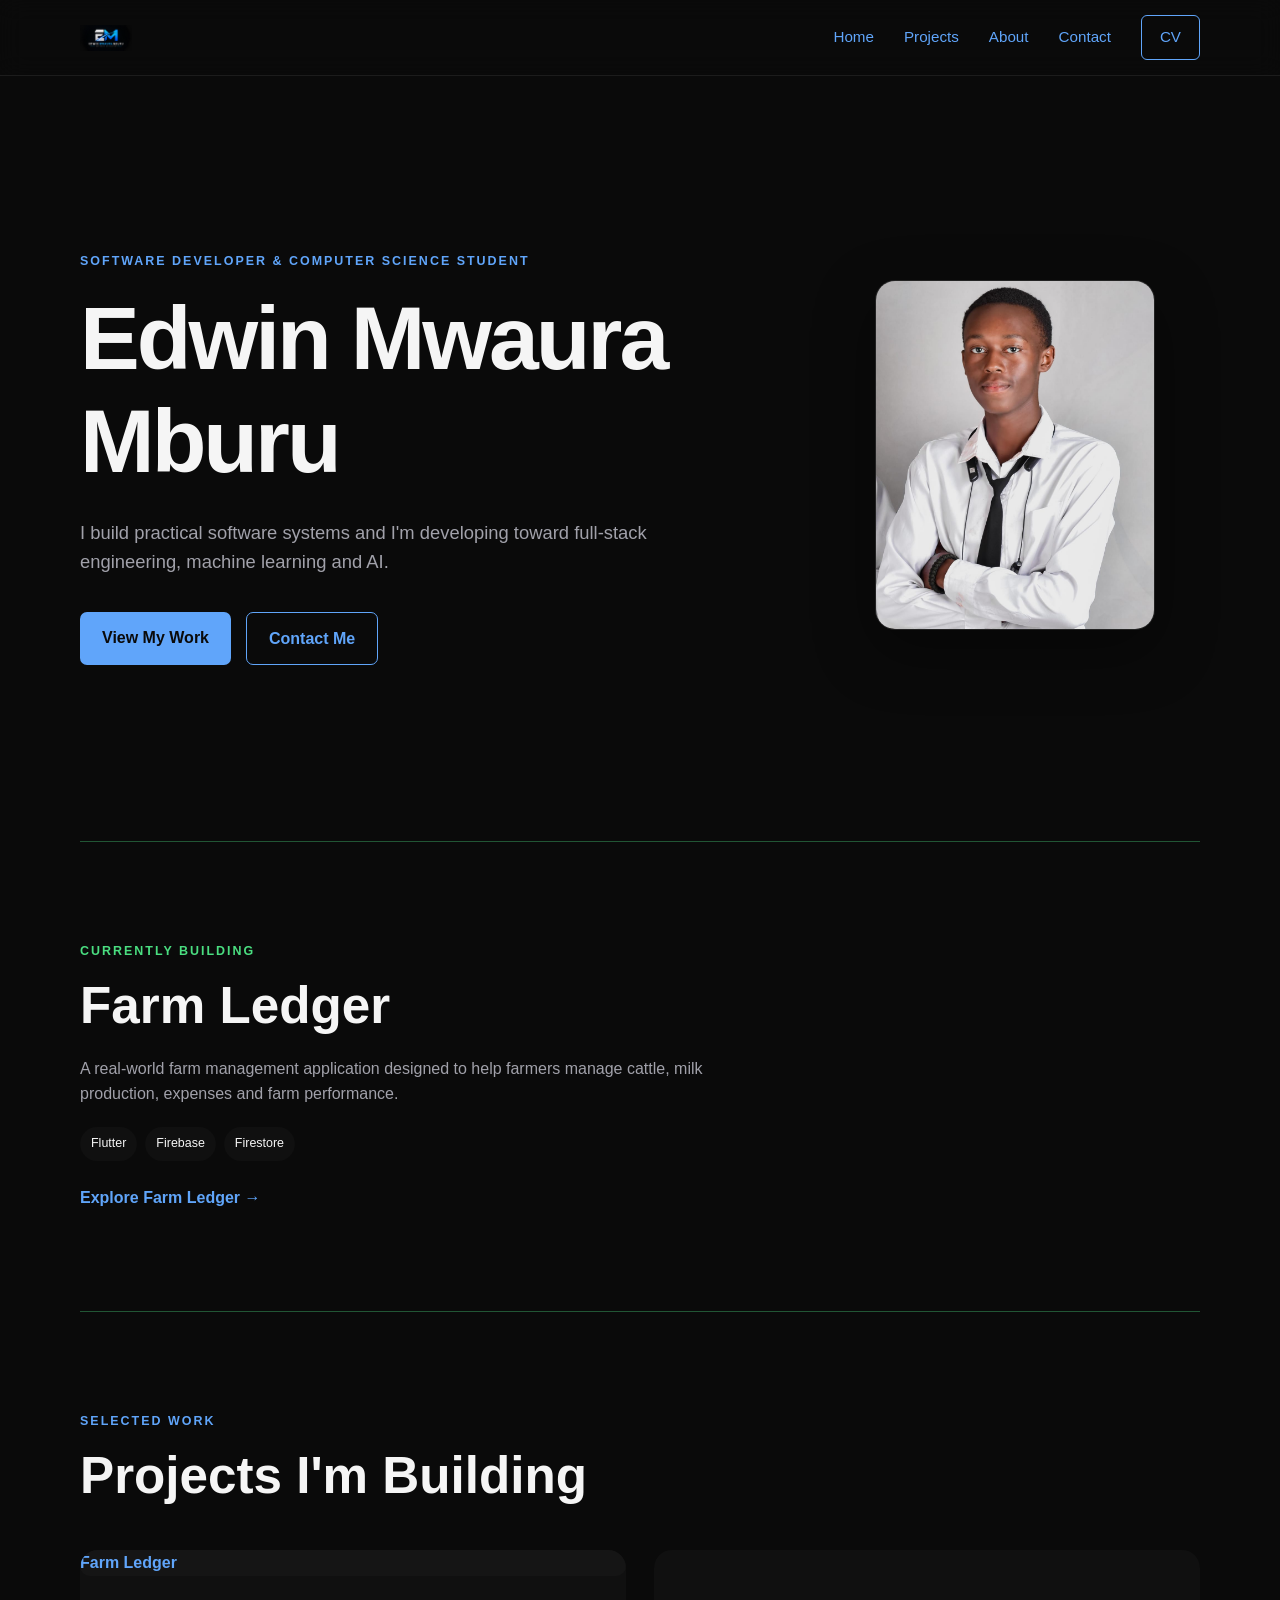
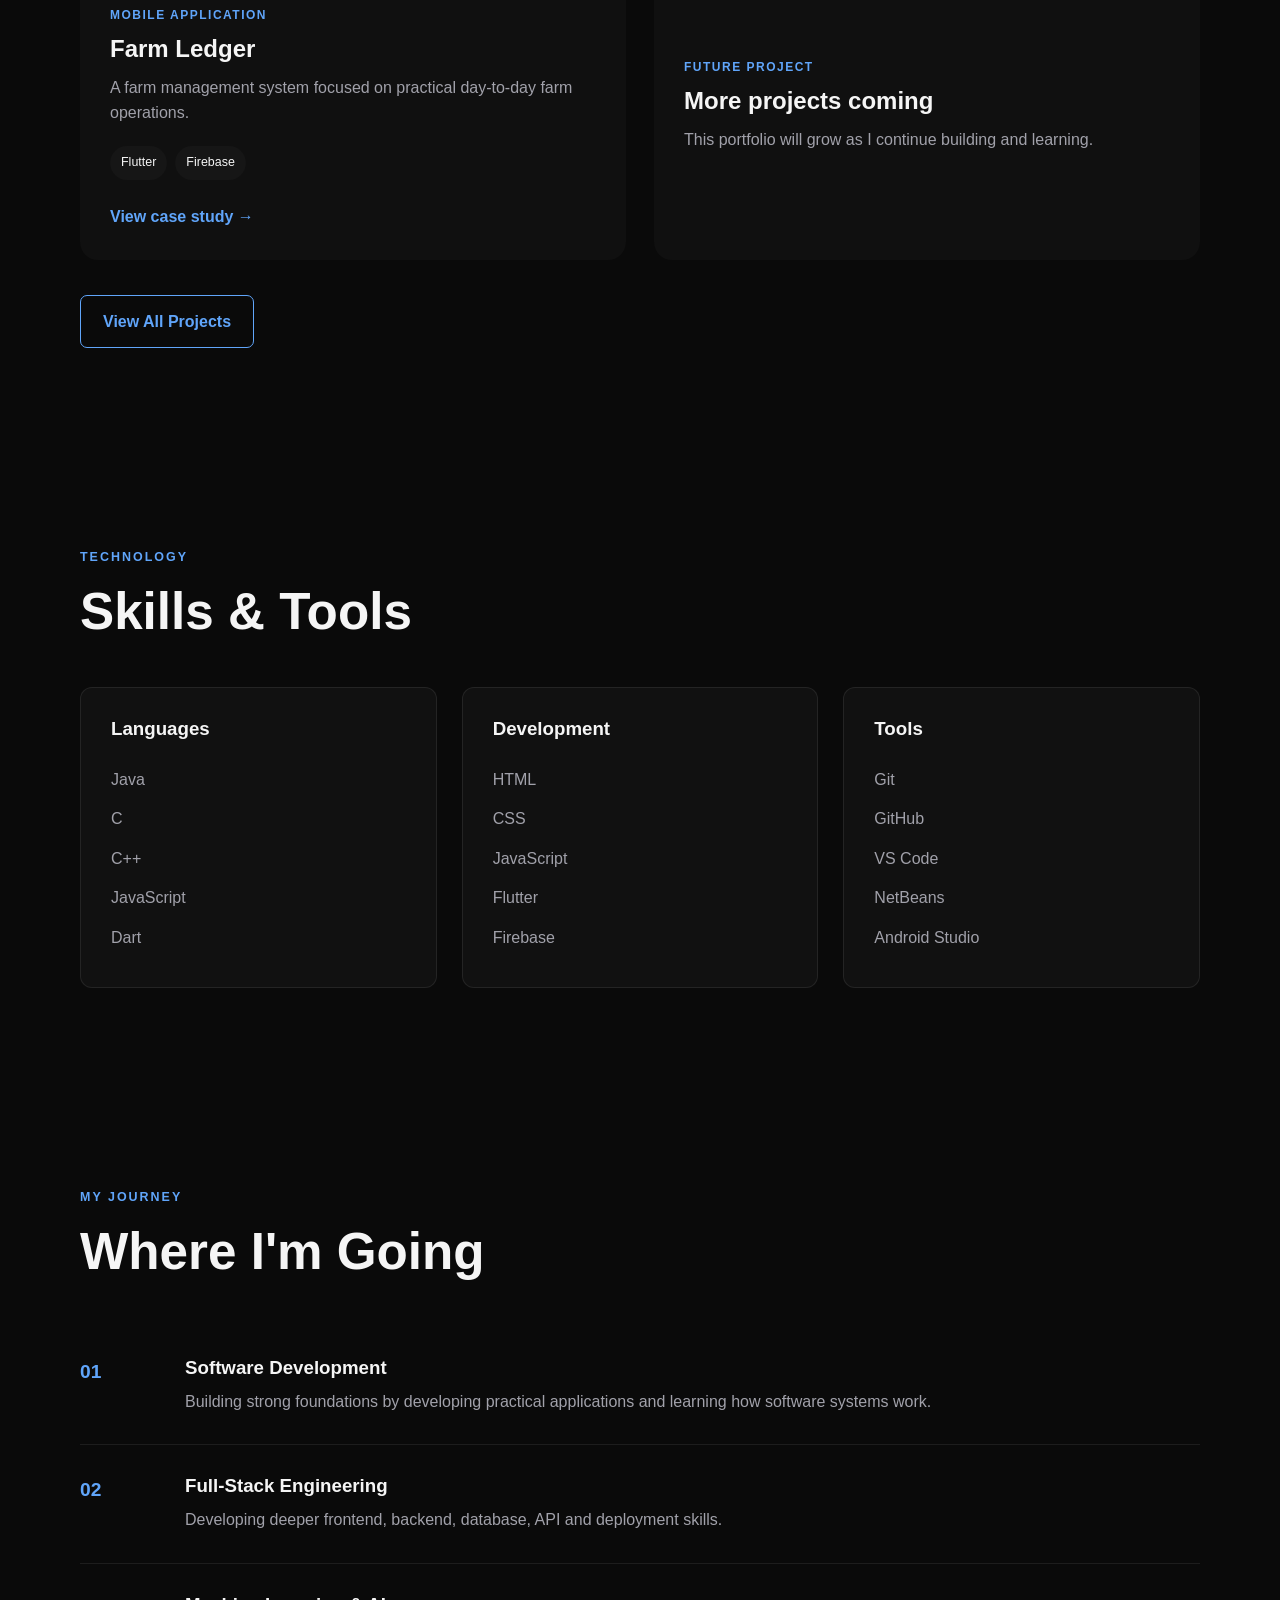
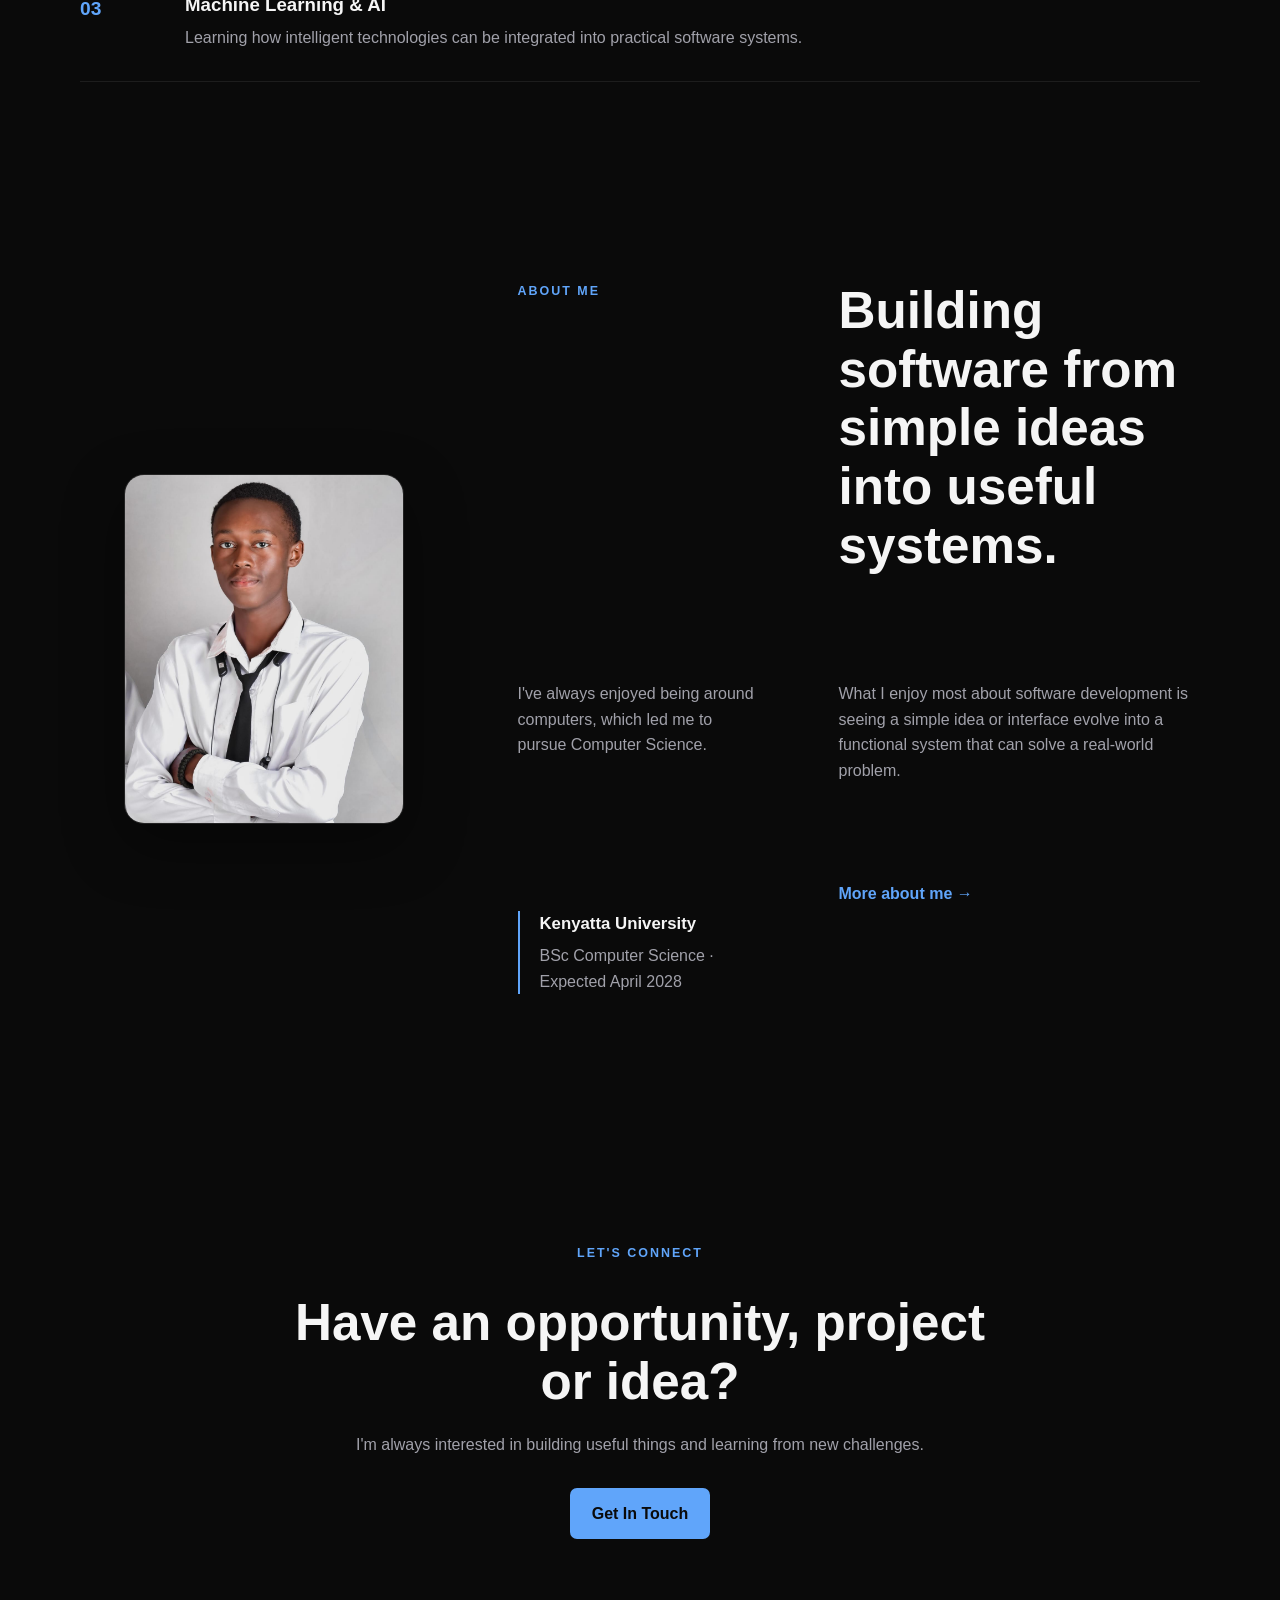
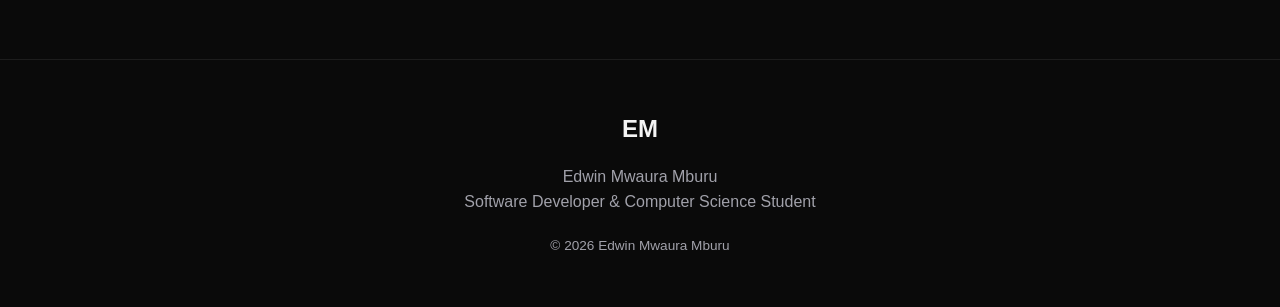
==== index.html @ c4fcb4e1 "Initial portfolio website" ====
<!DOCTYPE html>
<html lang="en">

<head>
    <meta charset="UTF-8">

    <meta name="viewport" content="width=device-width, initial-scale=1.0">

    <meta
        name="description"
        content="Edwin Mwaura Mburu — Software Developer and Computer Science Student building practical software and exploring full-stack development, machine learning and AI."
    >
<meta name="author" content="Edwin Mwaura Mburu">

<meta
    name="keywords"
    content="Edwin Mwaura Mburu, Software Developer, Computer Science, Kenyatta University, Flutter, Firebase, Python, Java, Full Stack Development, Machine Learning, AI"
>
<meta property="og:title" content="Edwin Mwaura Mburu | Software Developer">

<meta
    property="og:description"
    content="Software developer and Computer Science student building practical software systems and exploring full-stack development, machine learning and AI."
>

<meta property="og:type" content="website">
    <title>Edwin Mwaura Mburu | Software Developer</title>

    <link rel="icon" type="image/png" href="assets/logo/logo.png">

    <link rel="stylesheet" href="css/style.css">
</head>

<body>

    <!-- =========================
         NAVIGATION
    ========================== -->

    <header class="site-header">

        <nav class="navbar">

    <button class="logo image-trigger"
        type="button"
        data-image="assets/logo/logo.png"
        data-caption="Edwin Mwaura Mburu — Software Developer"
        aria-label="View full logo">

    <img src="assets/logo/logo.png"
         alt="Edwin Mwaura Mburu logo">

</button>

            <div class="nav-links">
                <a href="index.html">Home</a>
                <a href="projects.html">Projects</a>
                <a href="about.html">About</a>
                <a href="contact.html">Contact</a>
                <a
                    href="assets/cv/Edwin-Mwaura-Mburu-CV.pdf"
                    class="nav-cv"
                    target="_blank"
                    rel="noopener noreferrer"
                >
                    CV
                </a>
            </div>

            <button class="menu-button" aria-label="Open navigation menu">
                ☰
            </button>

        </nav>

    </header>


    <!-- =========================
         MAIN CONTENT
    ========================== -->

    <main>

        <!-- HERO SECTION -->

        <section class="hero">

            <div class="hero-content">

                <p class="eyebrow">
                    SOFTWARE DEVELOPER & COMPUTER SCIENCE STUDENT
                </p>

                <h1>
                    Edwin Mwaura Mburu
                </h1>

                <p class="hero-description">
                    I build practical software systems and I'm developing
                    toward full-stack engineering, machine learning and AI.
                </p>

                <div class="hero-buttons">

                    <a href="projects.html" class="button primary-button">
                        View My Work
                    </a>

                    <a href="contact.html" class="button secondary-button">
                        Contact Me
                    </a>

                </div>

            </div>


            <div class="hero-photo">
   <button class="image-trigger photo-trigger"
        type="button"
        data-image="assets/images/projects/profile.jpg"
        data-caption="Edwin Mwaura Mburu"
        aria-label="View profile photograph">

    <img src="assets/images/projects/profile.jpg"
         alt="Edwin Mwaura Mburu"
         class="profile-photo">

</button>
</div>

        </section>


        <!-- CURRENTLY BUILDING -->

        <section class="section currently-building">

            <div class="section-heading">

                <p class="eyebrow">
                    CURRENTLY BUILDING
                </p>

                <h2>
                    Farm Ledger
                </h2>

            </div>

            <p>
                A real-world farm management application designed to help
                farmers manage cattle, milk production, expenses and
                farm performance.
            </p>

            <div class="project-tags">

                <span>Flutter</span>
                <span>Firebase</span>
                <span>Firestore</span>

            </div>

            <a href="projects/farm-ledger.html" class="text-link">
                Explore Farm Ledger →
            </a>

        </section>


        <!-- FEATURED PROJECTS -->

        <section class="section">

            <div class="section-heading">

                <p class="eyebrow">
                    SELECTED WORK
                </p>

                <h2>
                    Projects I'm Building
                </h2>

            </div>


            <div class="projects-grid">

                <article class="project-card">

                    <div class="project-image">
                        <span>Farm Ledger</span>
                    </div>

                    <div class="project-content">

                        <p class="project-type">
                            MOBILE APPLICATION
                        </p>

                        <h3>
                            Farm Ledger
                        </h3>

                        <p>
                            A farm management system focused on
                            practical day-to-day farm operations.
                        </p>

                        <div class="project-tags">
                            <span>Flutter</span>
                            <span>Firebase</span>
                        </div>

                        <a href="projects/farm-ledger.html" class="text-link">
                            View case study →
                        </a>

                    </div>

                </article>


                <article class="project-card project-placeholder">

                    <div class="project-content">

                        <p class="project-type">
                            FUTURE PROJECT
                        </p>

                        <h3>
                            More projects coming
                        </h3>

                        <p>
                            This portfolio will grow as I continue
                            building and learning.
                        </p>

                    </div>

                </article>

            </div>

            <div class="section-action">

                <a href="projects.html" class="button secondary-button">
                    View All Projects
                </a>

            </div>

        </section>


        <!-- SKILLS -->

        <section class="section skills-section">

            <div class="section-heading">

                <p class="eyebrow">
                    TECHNOLOGY
                </p>

                <h2>
                    Skills & Tools
                </h2>

            </div>


            <div class="skills-grid">

                <div class="skill-group">

                    <h3>Languages</h3>

                    <ul>
                        <li>Java</li>
                        <li>C</li>
                        <li>C++</li>
                        <li>JavaScript</li>
                        <li>Dart</li>
                    </ul>

                </div>


                <div class="skill-group">

                    <h3>Development</h3>

                    <ul>
                        <li>HTML</li>
                        <li>CSS</li>
                        <li>JavaScript</li>
                        <li>Flutter</li>
                        <li>Firebase</li>
                    </ul>

                </div>


                <div class="skill-group">

                    <h3>Tools</h3>

                    <ul>
                        <li>Git</li>
                        <li>GitHub</li>
                        <li>VS Code</li>
                        <li>NetBeans</li>
                        <li>Android Studio</li>
                    </ul>

                </div>

            </div>

        </section>


        <!-- LEARNING JOURNEY -->

        <section class="section learning-section">

            <div class="section-heading">

                <p class="eyebrow">
                    MY JOURNEY
                </p>

                <h2>
                    Where I'm Going
                </h2>

            </div>


            <div class="journey">

                <div class="journey-item">

                    <span class="journey-number">01</span>

                    <div>
                        <h3>Software Development</h3>

                        <p>
                            Building strong foundations by developing
                            practical applications and learning how
                            software systems work.
                        </p>
                    </div>

                </div>


                <div class="journey-item">

                    <span class="journey-number">02</span>

                    <div>
                        <h3>Full-Stack Engineering</h3>

                        <p>
                            Developing deeper frontend, backend,
                            database, API and deployment skills.
                        </p>
                    </div>

                </div>


                <div class="journey-item">

                    <span class="journey-number">03</span>

                    <div>
                        <h3>Machine Learning & AI</h3>

                        <p>
                            Learning how intelligent technologies can
                            be integrated into practical software systems.
                        </p>
                    </div>

                </div>

            </div>

        </section>


        <!-- ABOUT PREVIEW -->

        <section class="section about-preview">

     <div class="about-photo">
    <button class="image-trigger photo-trigger"
            type="button"
            data-image="assets/images/projects/profile.jpg"
            data-caption="Edwin Mwaura Mburu"
            aria-label="View profile photograph">

        <img src="assets/images/projects/profile.jpg"
             alt="Edwin Mwaura Mburu"
             class="profile-photo">

    </button>
</div>

            <div class="about-content">

                <p class="eyebrow">
                    ABOUT ME
                </p>

                <h2>
                    Building software from simple ideas
                    into useful systems.
                </h2>

                <p>
                    I've always enjoyed being around computers,
                    which led me to pursue Computer Science.
                </p>

                <p>
                    What I enjoy most about software development
                    is seeing a simple idea or interface evolve
                    into a functional system that can solve a
                    real-world problem.
                </p>

                <div class="education">

                    <strong>
                        Kenyatta University
                    </strong>

                    <span>
                        BSc Computer Science · Expected April 2028
                    </span>

                </div>

                <a href="about.html" class="text-link">
                    More about me →
                </a>

            </div>

        </section>


        <!-- CONTACT CTA -->

        <section class="section contact-cta">

            <p class="eyebrow">
                LET'S CONNECT
            </p>

            <h2>
                Have an opportunity, project or idea?
            </h2>

            <p>
                I'm always interested in building useful things
                and learning from new challenges.
            </p>

            <a href="contact.html" class="button primary-button">
                Get In Touch
            </a>

        </section>

    </main>


    <!-- =========================
         FOOTER
    ========================== -->

    <footer class="site-footer">

        <div class="footer-logo">
            EM
        </div>

        <p>
            Edwin Mwaura Mburu
        </p>

        <p>
            Software Developer & Computer Science Student
        </p>

        <p class="copyright">
            © 2026 Edwin Mwaura Mburu
        </p>

    </footer>

<!-- IMAGE LIGHTBOX -->
<div class="lightbox"
     id="imageLightbox"
     role="dialog"
     aria-modal="true"
     aria-label="Image preview"
     aria-hidden="true">

    <button class="lightbox-close"
            type="button"
            aria-label="Close image preview">
        &times;
    </button>

    <img class="lightbox-image" src="" alt="Image preview">

    <p class="lightbox-caption"></p>

</div>
    <script src="js/main.js"></script>

</body>

</html>
---- css/style.css ----
/* =========================
   RESET
========================= */

* {
    margin: 0;
    padding: 0;
    box-sizing: border-box;
}

:root {
    --color-background: #0a0a0a;
    --color-surface: #111111;
    --color-blue: #60a5fa;
    --color-blue-soft: #93c5fd;
    --color-green: #4ade80;
    --color-text: #f5f5f5;
    --color-muted: #a1a1aa;
    --color-blue-glow: rgba(96, 165, 250, 0.22);
}

html {
    scroll-behavior: smooth;
}

body {
    font-family: Arial, Helvetica, sans-serif;
    background: #0a0a0a;
    color: #f5f5f5;
    line-height: 1.6;
}

a {
    color: inherit;
    text-decoration: none;
}

.container {
    width: min(1120px, 90%);
    margin: 0 auto;
}


/* =========================
   NAVBAR
========================= */

.site-header {
    position: sticky;
    top: 0;
    z-index: 1000;
    background: rgba(10, 10, 10, 0.9);
    border-bottom: 1px solid rgba(255, 255, 255, 0.08);
    backdrop-filter: blur(12px);
}

.navbar {
    width: min(1120px, 90%);
    margin: 0 auto;

    min-height: 75px;

    display: flex;
    align-items: center;
    justify-content: space-between;
}

.nav-container {
    display: flex;
    align-items: center;
    justify-content: space-between;
}

.logo {
    display: flex;
    align-items: center;
}

.logo img {
    width: 52px;
    height: 52px;
    object-fit: contain;
    display: block;
}

.nav-links {
    display: flex;
    align-items: center;
    gap: 30px;
}

.nav-links a {
    color: #a1a1aa;
    font-size: 0.95rem;
    transition: color 0.3s ease;
}

.nav-links a:hover {
    color: #f5f5f5;
}

.cv-button {
    padding: 9px 18px;
    border: 1px solid rgba(255, 255, 255, 0.15);
    border-radius: 6px;
}

.cv-button:hover {
    border-color: rgba(255, 255, 255, 0.4);
}

.menu-button {
    display: none;
}


/* =========================
   GENERAL
========================= */

main {
    width: min(1120px, 90%);
    margin: 0 auto;
}

.section {
    padding: 100px 0;
}

.eyebrow {
    color: #60a5fa;
    font-size: 0.78rem;
    font-weight: 700;
    letter-spacing: 2px;
    margin-bottom: 15px;
}

h1,
h2,
h3 {
    line-height: 1.15;
}

h2 {
    font-size: clamp(2rem, 5vw, 3.2rem);
}

p {
    color: #a1a1aa;
}


/* =========================
   HERO
========================= */

.hero {
    min-height: 85vh;

    display: grid;
    grid-template-columns: 1.3fr 0.7fr;
    align-items: center;
    gap: 60px;

    padding: 100px 0;
}

.hero h1 {
    font-size: clamp(3rem, 7vw, 6rem);
    letter-spacing: -3px;
    margin-bottom: 25px;
}

.hero-description {
    max-width: 650px;
    font-size: 1.15rem;
    margin-bottom: 35px;
}

.hero-buttons {
    display: flex;
    gap: 15px;
    flex-wrap: wrap;
}

.button {
    display: inline-block;
    padding: 13px 22px;
    border-radius: 7px;
    font-weight: 600;
    transition: transform 0.3s ease, border-color 0.3s ease;
}

.button:hover {
    transform: translateY(-2px);
}

.primary-button {
    background: #f5f5f5;
    color: #0a0a0a;
}

.secondary-button {
    border: 1px solid rgba(255, 255, 255, 0.15);
    color: #f5f5f5;
}

.secondary-button:hover {
    border-color: rgba(255, 255, 255, 0.4);
}


/* =========================
   PROFILE PHOTO
========================= */

.hero-photo,
.about-photo {
    display: flex;
    justify-content: center;
}

.profile-photo {
    width: 280px;
    height: 350px;
    object-fit: cover;

    border-radius: 20px;

    border: 1px solid rgba(255, 255, 255, 0.1);

    box-shadow: 0 20px 60px rgba(0, 0, 0, 0.4);
}


/* =========================
   PROJECTS
========================= */

.projects-grid {
    display: grid;
    grid-template-columns: repeat(2, 1fr);
    gap: 25px;
    margin-top: 45px;
}

.project-card {
    background: #111111;
    border: 1px solid rgba(255, 255, 255, 0.08);
    border-radius: 14px;
    overflow: hidden;

    transition: transform 0.3s ease, border-color 0.3s ease;
}

.project-card:hover {
    transform: translateY(-5px);
    border-color: rgba(255, 255, 255, 0.2);
}

.project-image {
    height: 220px;
    background: #151515;

    display: flex;
    align-items: center;
    justify-content: center;

    color: #60a5fa;
    font-weight: 700;
}

.project-content {
    padding: 30px;
}

.project-type {
    color: #60a5fa;
    font-size: 0.75rem;
    font-weight: 700;
    letter-spacing: 1.5px;
    margin-bottom: 10px;
}

.project-content h3 {
    font-size: 1.5rem;
    margin-bottom: 12px;
}

.project-tags {
    display: flex;
    flex-wrap: wrap;
    gap: 8px;
    margin: 20px 0;
}

.project-tags span {
    padding: 6px 10px;
    border-radius: 5px;
    background: #1a1a1a;
    color: #a1a1aa;
    font-size: 0.8rem;
}

.text-link {
    color: #60a5fa;
    font-weight: 600;
}

.section-action {
    margin-top: 35px;
}


/* =========================
   CURRENTLY BUILDING
========================= */

.currently-building {
    border-top: 1px solid rgba(255, 255, 255, 0.08);
    border-bottom: 1px solid rgba(255, 255, 255, 0.08);
}

.currently-building > p {
    max-width: 700px;
    margin: 20px 0;
}


/* =========================
   SKILLS
========================= */

.skills-grid {
    display: grid;
    grid-template-columns: repeat(3, 1fr);
    gap: 25px;
    margin-top: 45px;
}

.skill-group {
    padding: 30px;
    background: #111111;
    border: 1px solid rgba(255, 255, 255, 0.08);
    border-radius: 12px;
}

.skill-group h3 {
    margin-bottom: 20px;
}

.skill-group ul {
    list-style: none;
}

.skill-group li {
    color: #a1a1aa;
    padding: 7px 0;
}


/* =========================
   LEARNING JOURNEY
========================= */

.journey {
    margin-top: 45px;
}

.journey-item {
    display: grid;
    grid-template-columns: 80px 1fr;
    gap: 25px;

    padding: 30px 0;

    border-bottom: 1px solid rgba(255, 255, 255, 0.08);
}

.journey-number {
    color: #60a5fa;
    font-size: 1.2rem;
    font-weight: 700;
}

.journey-item h3 {
    margin-bottom: 10px;
}


/* =========================
   ABOUT
========================= */

.about-preview {
    display: grid;
    grid-template-columns: 0.7fr 1.3fr;
    gap: 70px;
    align-items: center;
}

.about-content h2 {
    margin-bottom: 25px;
}

.about-content p {
    margin-bottom: 18px;
}

.education {
    display: flex;
    flex-direction: column;
    gap: 5px;

    margin: 30px 0;
    padding-left: 20px;

    border-left: 2px solid #60a5fa;
}

.education strong {
    font-size: 1.05rem;
}

.education span {
    color: #a1a1aa;
}


/* =========================
   CONTACT
========================= */

.contact-cta {
    text-align: center;
    padding: 120px 0;
}

.contact-cta h2 {
    max-width: 700px;
    margin: 0 auto 20px;
}

.contact-cta p {
    max-width: 600px;
    margin: 0 auto 30px;
}


/* =========================
   FOOTER
========================= */

.site-footer {
    text-align: center;
    padding: 50px 20px;

    border-top: 1px solid rgba(255, 255, 255, 0.08);
}

.footer-logo {
    font-size: 1.5rem;
    font-weight: 800;
    margin-bottom: 15px;
}

.copyright {
    margin-top: 20px;
    font-size: 0.85rem;
}


/* =========================
   MOBILE
========================= */

@media (max-width: 768px) {

    .nav-links {
        display: none;
    }

    .menu-button {
        display: block;
        background: none;
        border: none;
        color: #f5f5f5;
        font-size: 1.5rem;
        cursor: pointer;
    }

    .hero {
        grid-template-columns: 1fr;
        text-align: center;
    }

    .hero-buttons {
        justify-content: center;
    }

    .hero-photo {
        order: -1;
    }

   .profile-photo {
    width: 220px;
    height: 280px;
}

    .projects-grid {
        grid-template-columns: 1fr;
    }

    .skills-grid {
        grid-template-columns: 1fr;
    }

    .about-preview {
        grid-template-columns: 1fr;
    }

    .about-photo {
        order: -1;
    }

    .journey-item {
        grid-template-columns: 50px 1fr;
    }
}
/* =========================
   CLICKABLE IMAGES
========================= */

.image-trigger {
    cursor: zoom-in;
    background: none;
    border: none;
    padding: 0;
    font: inherit;
}

.image-trigger:focus-visible {
    outline: 2px solid #60a5fa;
    outline-offset: 5px;
}

.image-trigger img {
    transition: transform 0.3s ease;
}

.image-trigger:hover img {
    transform: scale(1.04);
}

.photo-trigger {
    display: block;
    border-radius: 20px;
}

/* =========================
   IMAGE LIGHTBOX
========================= */

.lightbox {
    position: fixed;
    inset: 0;
    z-index: 9999;

    background: rgba(0, 0, 0, 0.94);

    display: none;
    flex-direction: column;
    align-items: center;
    justify-content: center;

    padding: 30px;
}

.lightbox.active {
    display: flex;
}

.lightbox-image {
    max-width: 90vw;
    max-height: 80vh;
    width: auto;
    height: auto;
    object-fit: contain;

    border-radius: 12px;
}

.lightbox-caption {
    margin-top: 20px;
    color: #a1a1aa;
    text-align: center;
}

.lightbox-close {
    position: absolute;
    top: 25px;
    right: 35px;

    background: none;
    border: none;
    color: white;

    font-size: 40px;
    cursor: pointer;
}

.lightbox-close:hover {
    color: #60a5fa;
}

body.lightbox-open {
    overflow: hidden;
}

/* =========================
   COLOR SYSTEM
========================= */

.nav-links a,
.nav-cv,
.text-link,
.button {
    color: var(--color-blue);
}

.nav-links a:hover,
.nav-links a.active,
.nav-cv:hover,
.text-link:hover,
.button:hover {
    color: var(--color-blue-soft);
    text-shadow: 0 0 16px var(--color-blue-glow);
}

.nav-cv,
.cv-button {
    padding: 9px 18px;
    border: 1px solid var(--color-blue);
    border-radius: 6px;
    border-color: var(--color-blue);
}

.primary-button {
    background: var(--color-blue);
    color: var(--color-background);
}

.primary-button:hover {
    color: var(--color-background);
    box-shadow: 0 0 22px var(--color-blue-glow);
}

.secondary-button {
    border-color: var(--color-blue);
}

.currently-building {
    border-color: rgba(74, 222, 128, 0.35);
}

.currently-building .eyebrow,
.currently-building .section-label {
    color: var(--color-green);
}

.image-trigger:hover,
.project-image:hover {
    filter: drop-shadow(0 0 14px var(--color-blue-glow));
}
/* =========================
   FARM LEDGER CASE STUDY
========================= */

.project-hero {
    padding: 120px 0 80px;
    max-width: 850px;
}

.project-hero h1 {
    font-size: clamp(3.5rem, 8vw, 6rem);
    letter-spacing: -3px;
    margin-bottom: 25px;
}

.project-subtitle {
    max-width: 700px;
    font-size: 1.2rem;
    margin-bottom: 25px;
}


/* =========================
   CASE STUDY SECTIONS
========================= */

.case-study-section {
    padding: 90px 0;

    border-top: 1px solid rgba(255, 255, 255, 0.08);

    display: grid;
    grid-template-columns: 0.8fr 1.2fr;
    gap: 70px;
}

.case-study-heading h2 {
    font-size: clamp(2rem, 4vw, 3rem);
}

.case-study-content {
    max-width: 700px;
}

.case-study-content p {
    margin-bottom: 20px;
    font-size: 1.05rem;
}


/* =========================
   CASE STUDY CARDS
========================= */

.case-study-grid {
    grid-column: 1 / -1;

    display: grid;
    grid-template-columns: repeat(3, 1fr);
    gap: 20px;
}

.case-study-card {
    padding: 30px;

    background: #111111;

    border: 1px solid rgba(255, 255, 255, 0.08);

    border-radius: 12px;

    transition:
        transform 0.3s ease,
        border-color 0.3s ease;
}

.case-study-card:hover {
    transform: translateY(-5px);
    border-color: rgba(255, 255, 255, 0.2);
}

.case-study-card span {
    color: #60a5fa;
    font-size: 0.8rem;
    font-weight: 700;
}

.case-study-card h3 {
    margin: 20px 0 10px;
}

.case-study-card p {
    font-size: 0.95rem;
}


/* =========================
   TECHNOLOGY
========================= */

.technology-list {
    display: grid;
    gap: 15px;
}

.technology-list div {
    padding: 22px 25px;

    display: flex;
    justify-content: space-between;
    align-items: center;

    background: #111111;

    border: 1px solid rgba(255, 255, 255, 0.08);

    border-radius: 8px;
}

.technology-list strong {
    font-size: 1rem;
}

.technology-list span {
    color: #a1a1aa;
    font-size: 0.9rem;
}


/* =========================
   PROJECT NAVIGATION
========================= */

.project-navigation {
    padding: 70px 0 100px;
}


/* =========================
   CASE STUDY MOBILE
========================= */

@media (max-width: 768px) {

    .project-hero {
        padding: 80px 0 60px;
    }

    .project-hero h1 {
        letter-spacing: -2px;
    }

    .case-study-section {
        grid-template-columns: 1fr;
        gap: 35px;
        padding: 70px 0;
    }

    .case-study-grid {
        grid-template-columns: 1fr;
    }

    .technology-list div {
        flex-direction: column;
        align-items: flex-start;
        gap: 5px;
    }
}
/* =========================
   FARM LEDGER SHOWCASE
========================= */

.project-showcase {
    padding: 100px 0;
}

.showcase-heading {
    max-width: 750px;
    margin-bottom: 90px;
}

.showcase-heading h2 {
    font-size: clamp(2.2rem, 5vw, 4rem);
    margin-bottom: 20px;
}

.showcase-heading p:last-child {
    font-size: 1.05rem;
    max-width: 650px;
}


/* =========================
   SHOWCASE FEATURE
========================= */

.showcase-feature {
    display: grid;
    grid-template-columns: 1.2fr 0.8fr;
    gap: 70px;
    align-items: center;

    margin-bottom: 120px;
}

.showcase-feature.reverse {
    grid-template-columns: 0.8fr 1.2fr;
}

.showcase-feature.reverse .showcase-image {
    order: 2;
}

.showcase-feature.reverse .showcase-text {
    order: 1;
}


/* =========================
   SHOWCASE IMAGE
========================= */

.showcase-image {
    background: #111111;

    border: 1px solid rgba(255, 255, 255, 0.08);

    border-radius: 16px;

    padding: 12px;

    overflow: hidden;
}

.project-image {
    width: 100%;
    height: auto;
    display: block;

    border-radius: 10px;

    cursor: zoom-in;

    transition:
        transform 0.4s ease,
        opacity 0.3s ease;
}

.project-image:hover {
    transform: scale(1.015);
    opacity: 0.9;
}


/* =========================
   SHOWCASE TEXT
========================= */

.showcase-text {
    max-width: 500px;
}

.showcase-text h3 {
    font-size: clamp(1.8rem, 3vw, 2.6rem);
    margin-bottom: 20px;
}

.showcase-text p:last-child {
    font-size: 1.05rem;
}


/* =========================
   IMAGE VIEWER
========================= */

.project-image-viewer {
    position: fixed;

    inset: 0;

    z-index: 9999;

    background: rgba(0, 0, 0, 0.92);

    display: none;

    align-items: center;
    justify-content: center;

    padding: 40px;

    cursor: zoom-out;
}

.project-image-viewer.active {
    display: flex;
}

.project-image-viewer img {
    max-width: 95vw;
    max-height: 90vh;

    object-fit: contain;

    border-radius: 8px;

    box-shadow:
        0 30px 100px rgba(0, 0, 0, 0.7);
}

.project-image-close {
    position: absolute;

    top: 25px;
    right: 35px;

    color: white;

    font-size: 2.5rem;

    cursor: pointer;

    line-height: 1;
}


/* =========================
   SHOWCASE MOBILE
========================= */

@media (max-width: 768px) {

    .project-showcase {
        padding: 70px 0;
    }

    .showcase-heading {
        margin-bottom: 60px;
    }

    .showcase-feature,
    .showcase-feature.reverse {
        grid-template-columns: 1fr;

        gap: 35px;

        margin-bottom: 80px;
    }

    .showcase-feature.reverse .showcase-image,
    .showcase-feature.reverse .showcase-text {
        order: initial;
    }

    .showcase-text {
        max-width: none;
    }

    .project-image-viewer {
        padding: 20px;
    }

    .project-image-close {
        top: 15px;
        right: 20px;
    }
}
/* =========================
   PROJECTS PAGE
   ========================= */

.page-hero {
    padding: 140px 0 70px;
}

.page-hero h1 {
    max-width: 800px;
    margin: 12px 0 20px;
    font-size: clamp(3rem, 7vw, 5.5rem);
    line-height: 0.95;
    letter-spacing: -0.05em;
}

.page-hero-text {
    max-width: 650px;
    color: var(--text-muted);
    font-size: 1.1rem;
    line-height: 1.8;
}


/* =========================
   PROJECTS SECTION
   ========================= */

.projects-page-section {
    padding: 40px 0 120px;
}

.projects-grid {
    display: grid;
    grid-template-columns: repeat(2, minmax(0, 1fr));
    gap: 28px;
}


/* =========================
   PROJECT CARD
   ========================= */

.project-card {
    overflow: hidden;
    border: 1px solid var(--border);
    border-radius: 18px;
    background: rgba(255, 255, 255, 0.025);
    transition:
        transform 0.3s ease,
        border-color 0.3s ease,
        background 0.3s ease;
}

.project-card:hover {
    transform: translateY(-6px);
    border-color: rgba(96, 165, 250, 0.35);
    background: rgba(255, 255, 255, 0.04);
}


/* =========================
   PROJECT IMAGE
   ========================= */

.project-card-image {
    width: 100%;
    aspect-ratio: 16 / 10;
    overflow: hidden;
    background: #111;
}

.project-card-image img {
    width: 100%;
    height: 100%;
    display: block;
    object-fit: cover;
    object-position: top;
    transition: transform 0.5s ease;
}

.project-card:hover .project-card-image img {
    transform: scale(1.03);
}


/* =========================
   PROJECT CONTENT
   ========================= */

.project-card-content {
    padding: 28px;
}

.project-card-content h2 {
    margin: 10px 0 12px;
    font-size: 1.8rem;
    letter-spacing: -0.02em;
}

.project-card-content p {
    margin: 0 0 22px;
    color: var(--text-muted);
    line-height: 1.7;
}


/* =========================
   PROJECT STATUS
   ========================= */

.project-status {
    display: inline-block;
    font-size: 0.78rem;
    font-weight: 600;
    letter-spacing: 0.08em;
    text-transform: uppercase;
    color: var(--accent);
}


/* =========================
   PROJECT TAGS
   ========================= */

.project-tags {
    display: flex;
    flex-wrap: wrap;
    gap: 8px;
    margin-bottom: 24px;
}

.project-tags span {
    padding: 7px 11px;
    border: 1px solid var(--border);
    border-radius: 999px;
    color: var(--text-muted);
    font-size: 0.78rem;
    background: rgba(255, 255, 255, 0.025);
}


/* =========================
   PROJECT LINK
   ========================= */

.project-link {
    display: inline-flex;
    align-items: center;
    gap: 8px;
    color: var(--text);
    font-weight: 600;
    text-decoration: none;
    transition: color 0.2s ease;
}

.project-link:hover {
    color: var(--accent);
}


/* =========================
   COMING SOON CARD
   ========================= */

.project-placeholder {
    min-height: 100%;
    display: flex;
    align-items: center;
}

.project-placeholder-content {
    padding: 40px;
}

.project-placeholder-content h2 {
    margin: 12px 0 15px;
    font-size: 2.5rem;
}

.project-placeholder-content p {
    max-width: 500px;
    color: var(--text-muted);
    line-height: 1.8;
}


/* =========================
   MOBILE
   ========================= */

@media (max-width: 768px) {

    .page-hero {
        padding: 110px 0 50px;
    }

    .page-hero h1 {
        font-size: 3.2rem;
    }

    .projects-grid {
        grid-template-columns: 1fr;
    }

    .projects-page-section {
        padding-bottom: 80px;
    }

    .project-card-content {
        padding: 22px;
    }

    .project-placeholder-content {
        padding: 28px 22px;
    }

}
/* =========================
   ABOUT PAGE
   ========================= */

.about-page-hero {
    padding: 140px 0 100px;
}

.about-hero-grid {
    display: grid;
    grid-template-columns: 1.2fr 0.8fr;
    align-items: center;
    gap: 80px;
}

.about-hero-content h1 {
    max-width: 800px;
    margin: 12px 0 25px;
    font-size: clamp(3.2rem, 7vw, 6rem);
    line-height: 0.95;
    letter-spacing: -0.055em;
}

.about-intro {
    max-width: 680px;
    color: var(--text-muted);
    font-size: 1.15rem;
    line-height: 1.8;
}


/* =========================
   PROFILE IMAGE
   ========================= */

.about-profile {
    display: flex;
    justify-content: flex-end;
}

.about-profile-image {
    width: min(100%, 380px);
    padding: 0;
    border: 0;
    border-radius: 22px;
    overflow: hidden;
    cursor: pointer;
    background: transparent;
}

.about-profile-image img {
    display: block;
    width: 100%;
    aspect-ratio: 4 / 5;
    object-fit: cover;
    transition: transform 0.5s ease;
}

.about-profile-image:hover img {
    transform: scale(1.03);
}


/* =========================
   ABOUT SECTIONS
   ========================= */

.about-section {
    padding: 110px 0;
}

.about-section-alt {
    background: rgba(255, 255, 255, 0.018);
    border-top: 1px solid var(--border);
    border-bottom: 1px solid var(--border);
}

.about-content {
    display: grid;
    grid-template-columns: 0.8fr 1.2fr;
    gap: 80px;
}

.about-section-heading h2 {
    max-width: 650px;
    margin: 12px 0 0;
    font-size: clamp(2rem, 4vw, 3.5rem);
    line-height: 1.05;
    letter-spacing: -0.04em;
}

.about-text {
    max-width: 720px;
}

.about-text p {
    margin: 0 0 24px;
    color: var(--text-muted);
    font-size: 1.05rem;
    line-height: 1.9;
}

.about-text p:last-child {
    margin-bottom: 0;
}


/* =========================
   BUILDING PRINCIPLES
   ========================= */

.about-principles {
    display: grid;
    grid-template-columns: repeat(3, 1fr);
    gap: 20px;
    margin-top: 55px;
}

.about-principle {
    padding: 30px;
    border: 1px solid var(--border);
    border-radius: 16px;
    background: rgba(255, 255, 255, 0.02);
    transition:
        transform 0.3s ease,
        border-color 0.3s ease;
}

.about-principle:hover {
    transform: translateY(-4px);
    border-color: rgba(96, 165, 250, 0.3);
}

.principle-number {
    display: block;
    margin-bottom: 35px;
    color: var(--accent);
    font-size: 0.8rem;
    font-weight: 700;
    letter-spacing: 0.08em;
}

.about-principle h3 {
    margin: 0 0 12px;
    font-size: 1.25rem;
}

.about-principle p {
    margin: 0;
    color: var(--text-muted);
    line-height: 1.7;
}


/* =========================
   CURRENT FOCUS
   ========================= */

.focus-grid {
    display: grid;
    grid-template-columns: repeat(2, 1fr);
    gap: 18px;
    margin-top: 55px;
}

.focus-card {
    padding: 32px;
    min-height: 220px;
    border: 1px solid var(--border);
    border-radius: 16px;
    background: rgba(255, 255, 255, 0.02);
    transition:
        transform 0.3s ease,
        border-color 0.3s ease;
}

.focus-card:hover {
    transform: translateY(-4px);
    border-color: rgba(96, 165, 250, 0.3);
}

.focus-card > span {
    display: block;
    margin-bottom: 35px;
    color: var(--accent);
    font-size: 0.8rem;
    font-weight: 700;
}

.focus-card h3 {
    margin: 0 0 12px;
    font-size: 1.35rem;
}

.focus-card p {
    max-width: 500px;
    margin: 0;
    color: var(--text-muted);
    line-height: 1.7;
}


/* =========================
   EDUCATION
   ========================= */

.education-block {
    max-width: 1000px;
}

.education-card {
    display: flex;
    align-items: center;
    justify-content: space-between;
    gap: 30px;
    margin-top: 50px;
    padding: 30px;
    border: 1px solid var(--border);
    border-radius: 16px;
    background: rgba(255, 255, 255, 0.02);
}

.education-card h3 {
    margin: 0 0 8px;
    font-size: 1.25rem;
}

.education-card p {
    margin: 0;
    color: var(--text-muted);
}

.education-card > span {
    flex-shrink: 0;
    color: var(--accent);
    font-size: 0.9rem;
}


/* =========================
   CAREER DIRECTION
   ========================= */

.career-direction {
    text-align: center;
}

.career-direction .about-section-heading h2 {
    margin-left: auto;
    margin-right: auto;
}

.career-path {
    display: flex;
    align-items: center;
    justify-content: center;
    flex-wrap: wrap;
    gap: 12px;
    margin: 55px auto 35px;
}

.career-path div {
    padding: 12px 18px;
    border: 1px solid var(--border);
    border-radius: 999px;
    background: rgba(255, 255, 255, 0.025);
    font-size: 0.9rem;
}

.career-path span {
    color: var(--accent);
    font-size: 1.2rem;
}

.career-description {
    max-width: 750px;
    margin: 0 auto;
    color: var(--text-muted);
    line-height: 1.8;
}


/* =========================
   ABOUT CTA
   ========================= */

.about-cta {
    padding: 120px 0;
    border-top: 1px solid var(--border);
    text-align: center;
}

.about-cta h2 {
    max-width: 700px;
    margin: 12px auto 15px;
    font-size: clamp(2.5rem, 5vw, 4rem);
    line-height: 1;
    letter-spacing: -0.04em;
}

.about-cta p:not(.section-label) {
    margin: 0 auto 30px;
    color: var(--text-muted);
}

.cta-buttons {
    display: flex;
    justify-content: center;
    gap: 12px;
    flex-wrap: wrap;
}


/* =========================
   RESPONSIVE
   ========================= */

@media (max-width: 900px) {

    .about-hero-grid {
        grid-template-columns: 1fr;
        gap: 50px;
    }

    .about-profile {
        justify-content: flex-start;
    }

    .about-profile-image {
        width: min(100%, 340px);
    }

    .about-content {
        grid-template-columns: 1fr;
        gap: 40px;
    }

    .about-principles {
        grid-template-columns: 1fr;
    }

}


@media (max-width: 768px) {

    .about-page-hero {
        padding: 110px 0 70px;
    }

    .about-section {
        padding: 80px 0;
    }

    .focus-grid {
        grid-template-columns: 1fr;
    }

    .education-card {
        align-items: flex-start;
        flex-direction: column;
    }

    .career-path {
        flex-direction: column;
    }

    .career-path span {
        transform: rotate(90deg);
    }

    .about-cta {
        padding: 90px 0;
    }

}
/* =========================
   CONTACT PAGE
   ========================= */

.contact-page {
    padding: 140px 0 120px;
}


/* =========================
   CONTACT INTRO
   ========================= */

.contact-intro {
    max-width: 850px;
    margin-bottom: 70px;
}

.contact-intro h1 {
    margin: 12px 0 25px;
    font-size: clamp(3.2rem, 7vw, 6rem);
    line-height: 0.95;
    letter-spacing: -0.055em;
}

.contact-intro > p:not(.section-label) {
    max-width: 680px;
    margin: 0;
    color: var(--text-muted);
    font-size: 1.1rem;
    line-height: 1.8;
}


/* =========================
   CONTACT CARDS
   ========================= */

.contact-grid {
    display: grid;
    grid-template-columns: 1fr;
    gap: 14px;
    max-width: 950px;
}

.contact-card {
    display: grid;
    grid-template-columns: 60px 1fr auto;
    align-items: center;
    gap: 25px;

    padding: 25px 28px;

    border: 1px solid var(--border);
    border-radius: 16px;

    background: rgba(255, 255, 255, 0.02);

    color: var(--text);
    text-decoration: none;

    transition:
        transform 0.3s ease,
        border-color 0.3s ease,
        background 0.3s ease;
}

.contact-card:hover {
    transform: translateX(6px);
    border-color: rgba(96, 165, 250, 0.35);
    background: rgba(255, 255, 255, 0.04);
}

.contact-number {
    color: var(--accent);
    font-size: 0.8rem;
    font-weight: 700;
    letter-spacing: 0.08em;
}

.contact-card h2 {
    margin: 0 0 6px;
    font-size: 1.25rem;
}

.contact-card p {
    margin: 0;
    color: var(--text-muted);
    line-height: 1.5;
}

.contact-arrow {
    color: var(--accent);
    font-size: 1.4rem;
    transition: transform 0.3s ease;
}

.contact-card:hover .contact-arrow {
    transform: translateX(5px);
}


/* =========================
   AVAILABILITY
   ========================= */

.contact-availability {
    display: grid;
    grid-template-columns: 0.8fr 1.2fr;
    gap: 70px;

    margin-top: 120px;
    padding: 70px 0;

    border-top: 1px solid var(--border);
    border-bottom: 1px solid var(--border);
}

.contact-availability h2 {
    max-width: 450px;
    margin: 12px 0 0;

    font-size: clamp(2rem, 4vw, 3.2rem);
    line-height: 1.05;
    letter-spacing: -0.04em;
}

.contact-availability > p {
    max-width: 650px;
    margin: 0;

    color: var(--text-muted);
    line-height: 1.9;
}


/* =========================
   FINAL CTA
   ========================= */

.contact-final {
    padding-top: 120px;
}

.contact-final h2 {
    max-width: 700px;
    margin: 12px 0 30px;

    font-size: clamp(2.5rem, 5vw, 4.5rem);
    line-height: 1;
    letter-spacing: -0.045em;
}


/* =========================
   MOBILE
   ========================= */

@media (max-width: 768px) {

    .contact-page {
        padding: 110px 0 80px;
    }

    .contact-intro {
        margin-bottom: 50px;
    }

    .contact-card {
        grid-template-columns: 40px 1fr auto;
        gap: 15px;
        padding: 22px 20px;
    }

    .contact-card:hover {
        transform: translateY(-3px);
    }

    .contact-availability {
        grid-template-columns: 1fr;
        gap: 30px;
        margin-top: 80px;
        padding: 55px 0;
    }

    .contact-final {
        padding-top: 80px;
    }

}
/* =========================================
   MOBILE NAVIGATION
   ========================================= */

@media (max-width: 768px) {

    .navbar {
        position: relative;
    }

    .menu-button {
        display: block;
        background: transparent;
        border: none;
        color: var(--text);
        font-size: 1.7rem;
        line-height: 1;
        cursor: pointer;
        padding: 8px;
        z-index: 1001;
    }

    .nav-links {
        display: none;
        position: absolute;
        top: calc(100% + 1px);
        left: 0;
        right: 0;

        flex-direction: column;
        align-items: stretch;

        padding: 12px;

        background: rgba(10, 10, 10, 0.97);
        border: 1px solid var(--border);
        border-radius: 0 0 14px 14px;

        box-shadow: 0 18px 35px rgba(0, 0, 0, 0.35);

        z-index: 1000;
    }

    .nav-links.active {
        display: flex;
    }

    .nav-links a {
        display: block;
        padding: 14px 16px;
        border-radius: 8px;
    }

    .nav-links a:hover {
        background: var(--accent-soft);
    }

    .cv-button {
        text-align: center;
    }

}
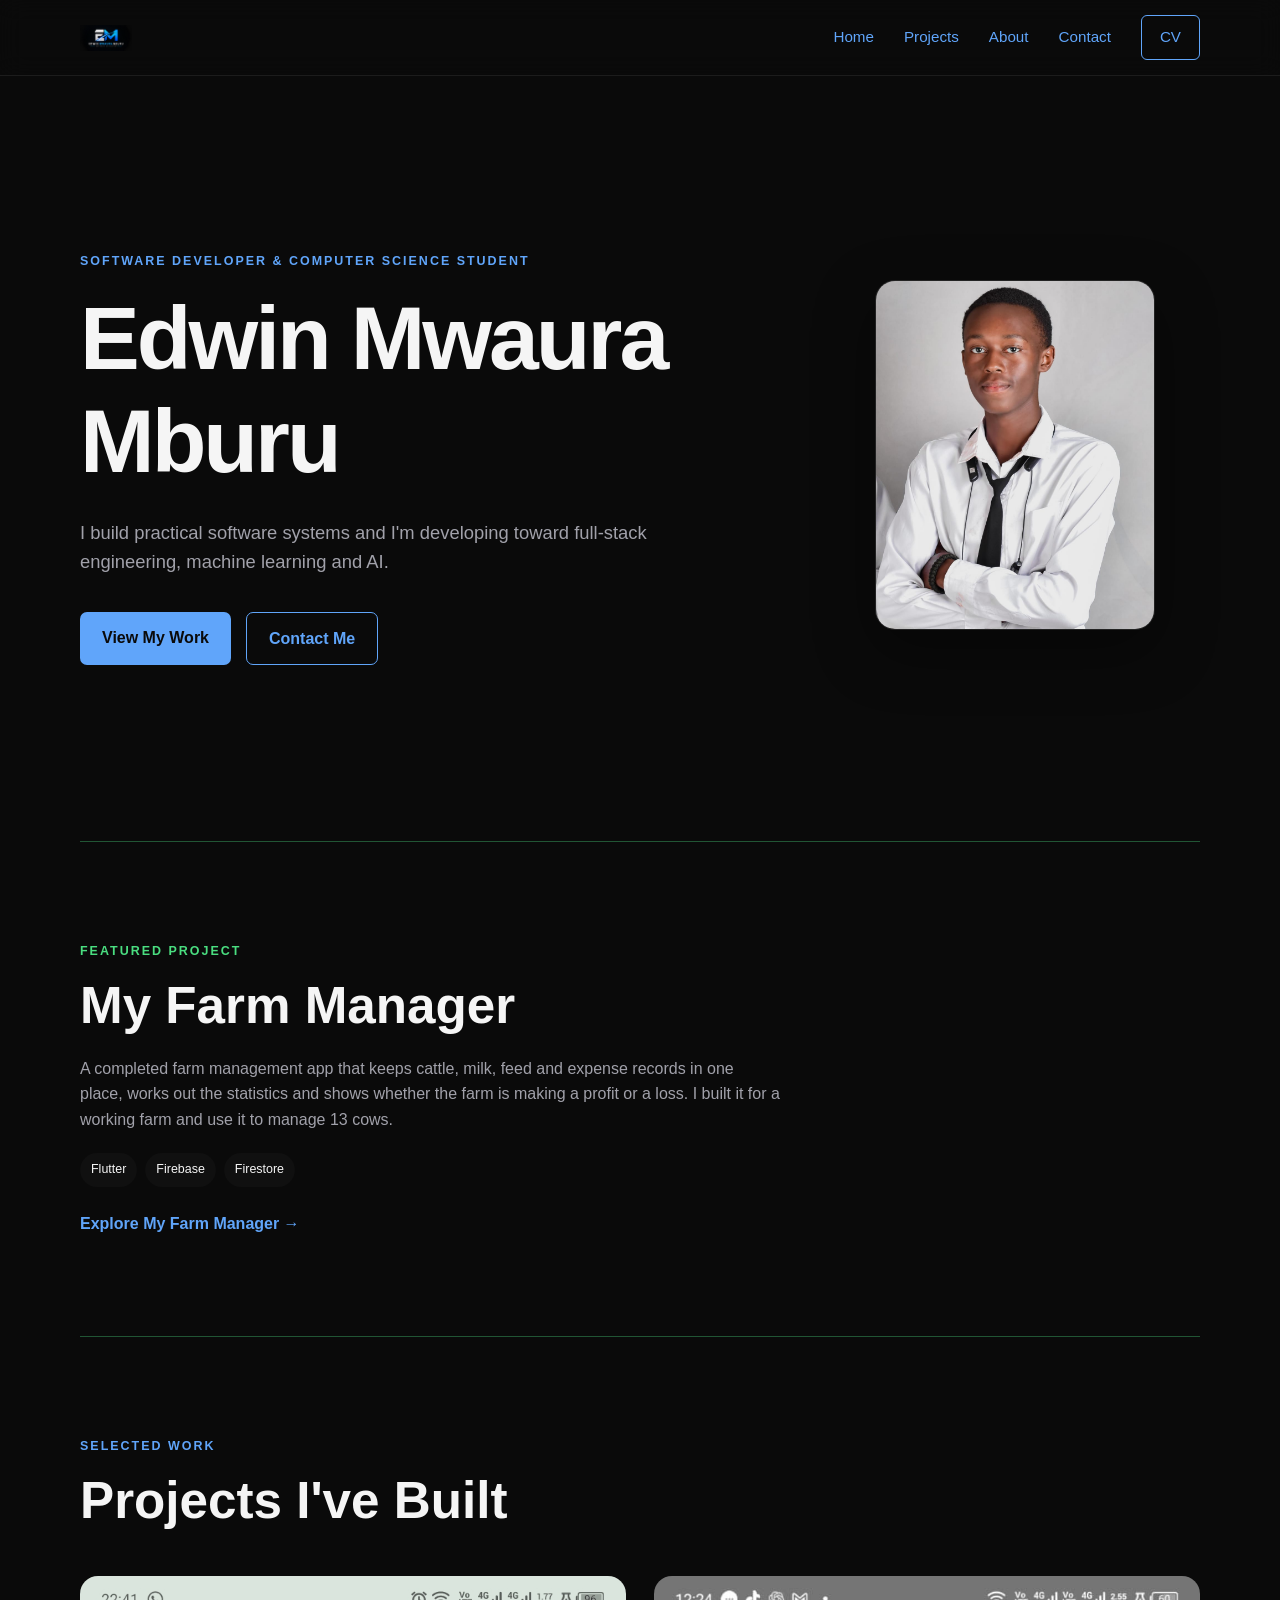
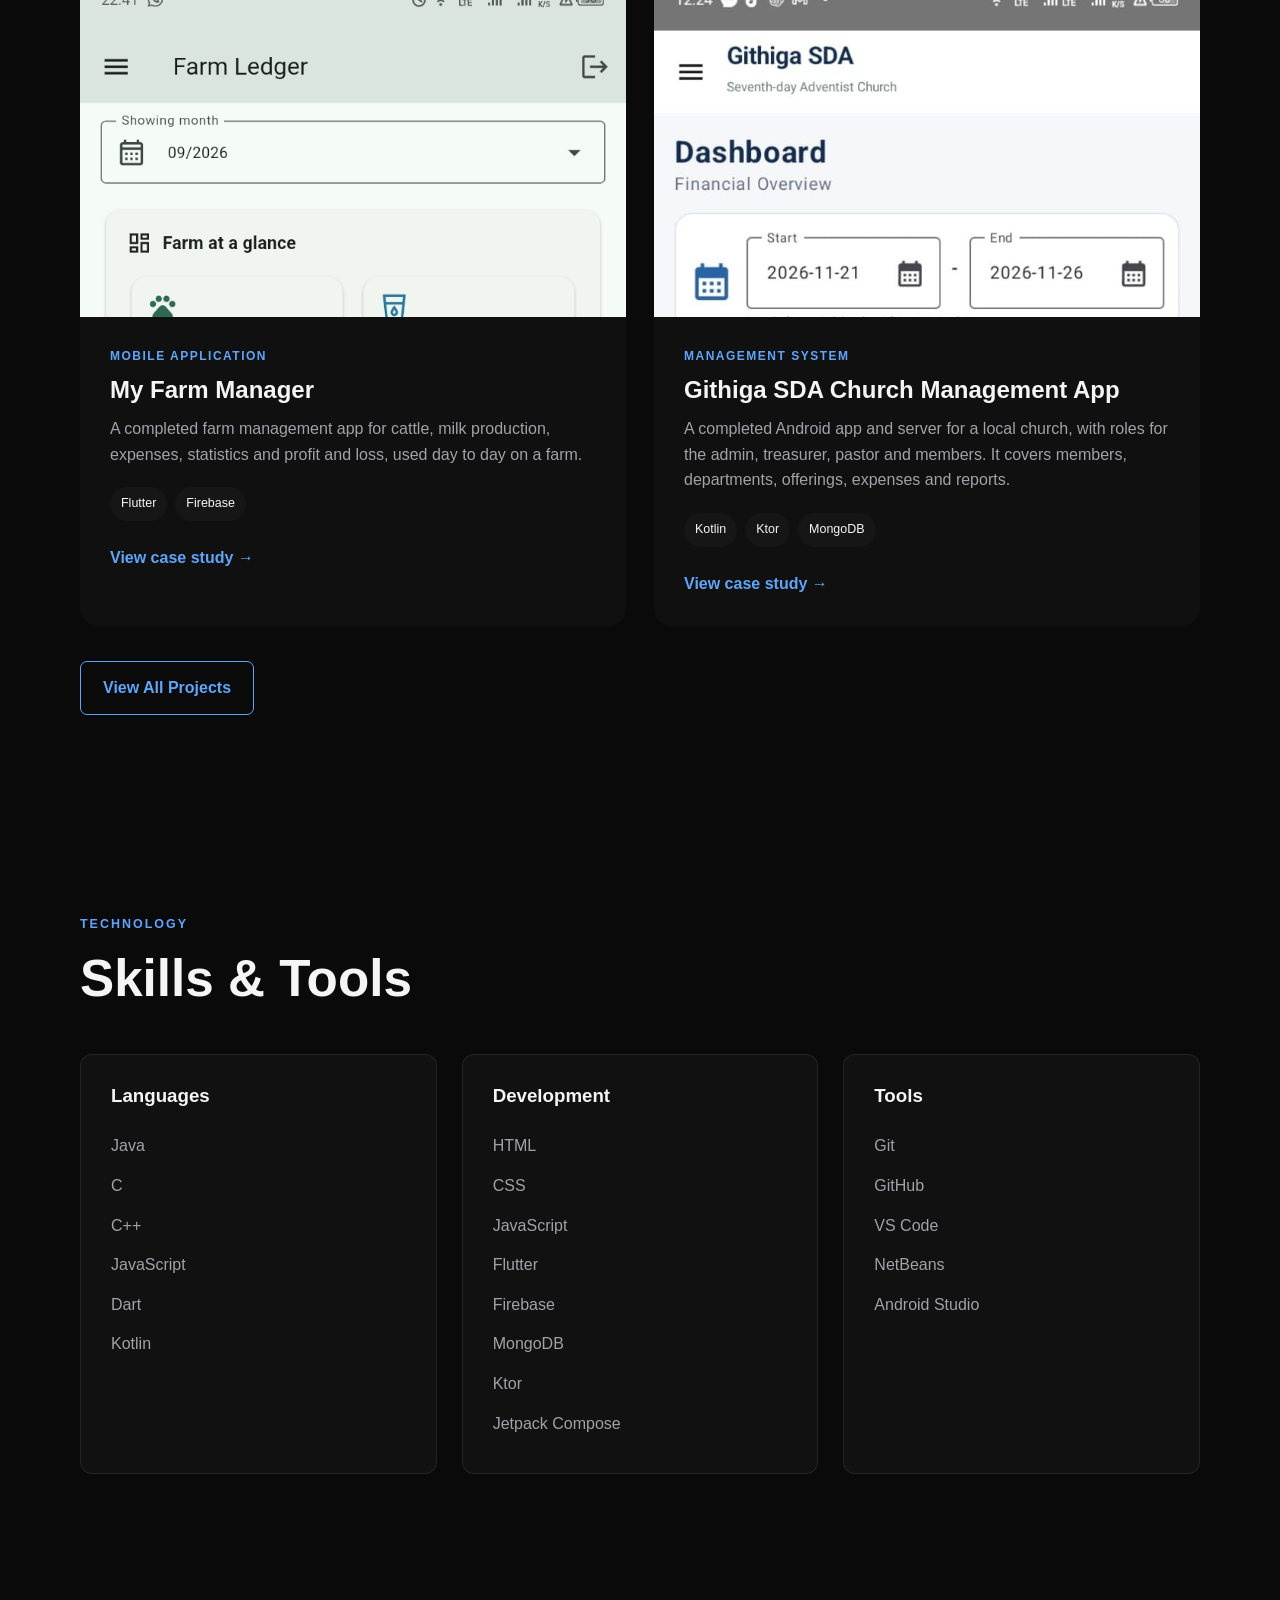
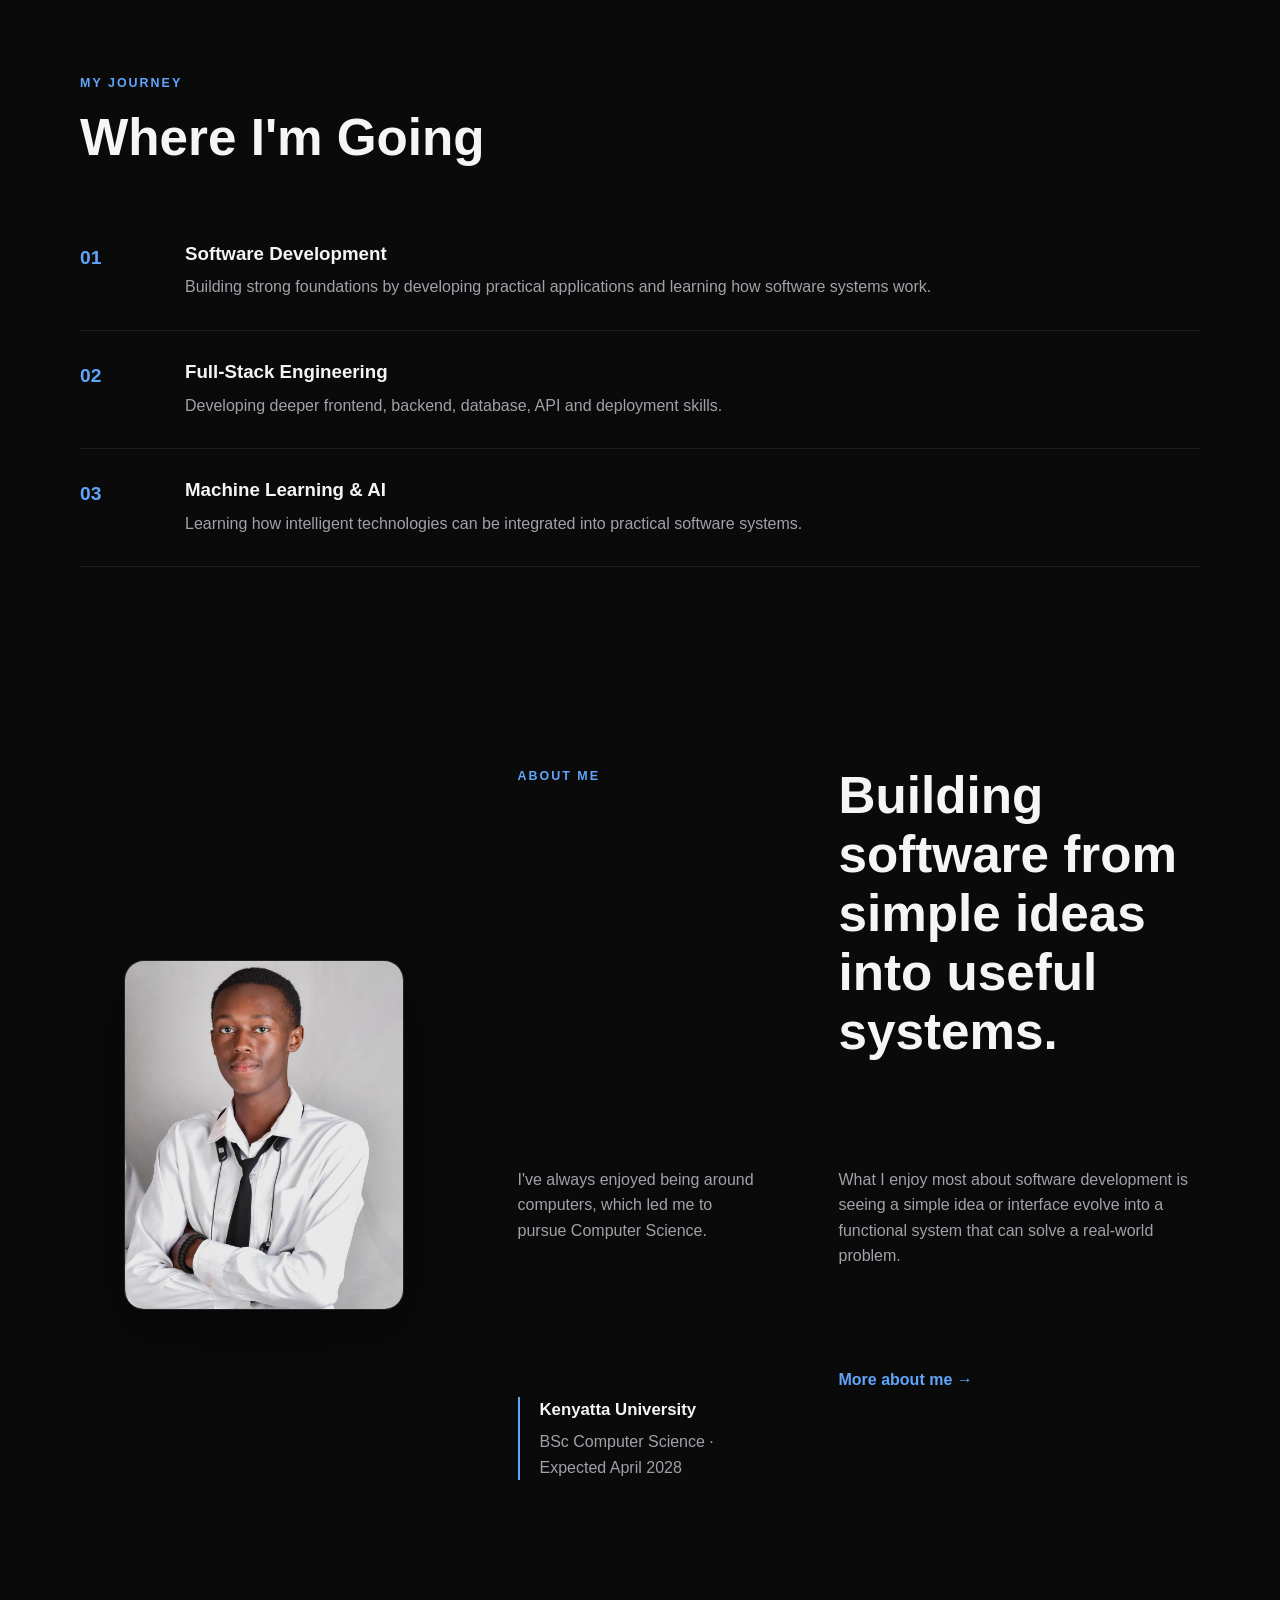
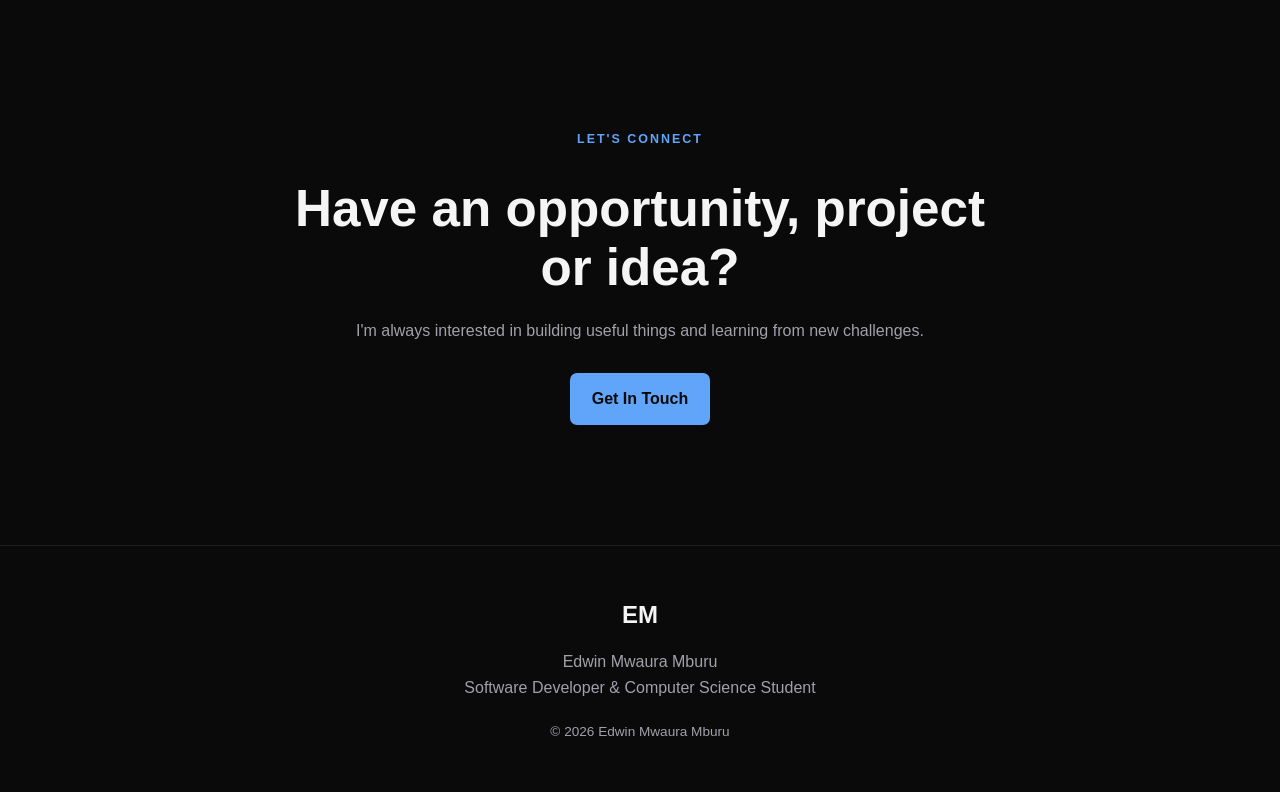
==== commit 0811dac0: "Update portfolio website" ====
--- a/index.html
+++ b/index.html
@@ -14,7 +14,7 @@
 
 <meta
     name="keywords"
-    content="Edwin Mwaura Mburu, Software Developer, Computer Science, Kenyatta University, Flutter, Firebase, Python, Java, Full Stack Development, Machine Learning, AI"
+    content="Edwin Mwaura Mburu, Software Developer, Computer Science, Kenyatta University, Flutter, Firebase, Kotlin, Ktor, MongoDB, Jetpack Compose, Python, Java, Full Stack Development, Machine Learning, AI"
 >
 <meta property="og:title" content="Edwin Mwaura Mburu | Software Developer">
 
@@ -133,26 +133,28 @@
         </section>
 
 
-        <!-- CURRENTLY BUILDING -->
+        <!-- FEATURED PROJECT -->
 
         <section class="section currently-building">
 
             <div class="section-heading">
 
                 <p class="eyebrow">
-                    CURRENTLY BUILDING
+                    FEATURED PROJECT
                 </p>
 
                 <h2>
-                    Farm Ledger
+                    My Farm Manager
                 </h2>
 
             </div>
 
             <p>
-                A real-world farm management application designed to help
-                farmers manage cattle, milk production, expenses and
-                farm performance.
+                A completed farm management app that keeps cattle, milk,
+                feed and expense records in one place, works out the
+                statistics and shows whether the farm is making a profit or
+                a loss. I built it for a working farm and use it to manage
+                13 cows.
             </p>
 
             <div class="project-tags">
@@ -164,7 +166,7 @@
             </div>
 
             <a href="projects/farm-ledger.html" class="text-link">
-                Explore Farm Ledger →
+                Explore My Farm Manager →
             </a>
 
         </section>
@@ -181,7 +183,7 @@
                 </p>
 
                 <h2>
-                    Projects I'm Building
+                    Projects I've Built
                 </h2>
 
             </div>
@@ -191,8 +193,11 @@
 
                 <article class="project-card">
 
-                    <div class="project-image">
-                        <span>Farm Ledger</span>
+                    <div class="project-card-image">
+                        <img
+                            src="assets/images/projects/farm-ledger-dashboard.png"
+                            alt="My Farm Manager dashboard"
+                        >
                     </div>
 
                     <div class="project-content">
@@ -202,12 +207,13 @@
                         </p>
 
                         <h3>
-                            Farm Ledger
+                            My Farm Manager
                         </h3>
 
                         <p>
-                            A farm management system focused on
-                            practical day-to-day farm operations.
+                            A completed farm management app for cattle,
+                            milk production, expenses, statistics and
+                            profit and loss, used day to day on a farm.
                         </p>
 
                         <div class="project-tags">
@@ -224,22 +230,41 @@
                 </article>
 
 
-                <article class="project-card project-placeholder">
+                <article class="project-card">
+
+                    <div class="project-card-image">
+                        <img
+                            src="assets/images/projects/church-dashboard.jpg"
+                            alt="Church management app dashboard"
+                        >
+                    </div>
 
                     <div class="project-content">
 
                         <p class="project-type">
-                            FUTURE PROJECT
+                            MANAGEMENT SYSTEM
                         </p>
 
                         <h3>
-                            More projects coming
+                            Githiga SDA Church Management App
                         </h3>
 
                         <p>
-                            This portfolio will grow as I continue
-                            building and learning.
-                        </p>
+                            A completed Android app and server for a local
+                            church, with roles for the admin, treasurer,
+                            pastor and members. It covers members, departments,
+                            offerings, expenses and reports.
+                        </p>
+
+                        <div class="project-tags">
+                            <span>Kotlin</span>
+                            <span>Ktor</span>
+                            <span>MongoDB</span>
+                        </div>
+
+                        <a href="projects/church-management.html" class="text-link">
+                            View case study →
+                        </a>
 
                     </div>
 
@@ -287,6 +312,7 @@
                         <li>C++</li>
                         <li>JavaScript</li>
                         <li>Dart</li>
+                        <li>Kotlin</li>
                     </ul>
 
                 </div>
@@ -302,6 +328,9 @@
                         <li>JavaScript</li>
                         <li>Flutter</li>
                         <li>Firebase</li>
+                        <li>MongoDB</li>
+                        <li>Ktor</li>
+                        <li>Jetpack Compose</li>
                     </ul>
 
                 </div>
--- a/css/style.css
+++ b/css/style.css
@@ -1885,4 +1885,67 @@
         text-align: center;
     }
 
-}+}
+
+.project-actions {
+    display: flex;
+    gap: 12px;
+    flex-wrap: wrap;
+}
+
+
+/* =========================
+   SCREENS GALLERY
+   (added for the My Farm Manager case study)
+========================= */
+
+.screens-gallery {
+    padding-top: 40px;
+}
+
+.screens-gallery .showcase-heading {
+    margin-bottom: 50px;
+}
+
+.screens-grid {
+    display: grid;
+    grid-template-columns: repeat(4, minmax(0, 1fr));
+    gap: 24px;
+}
+
+.screen-card {
+    margin: 0;
+}
+
+.screen-card figcaption {
+    padding: 14px 4px 0;
+}
+
+.screen-card figcaption strong {
+    display: block;
+    margin-bottom: 4px;
+    font-size: 1rem;
+}
+
+.screen-card figcaption span {
+    display: block;
+    color: #a1a1aa;
+    font-size: 0.9rem;
+    line-height: 1.5;
+}
+
+@media (max-width: 1000px) {
+
+    .screens-grid {
+        grid-template-columns: repeat(2, minmax(0, 1fr));
+    }
+
+}
+
+@media (max-width: 520px) {
+
+    .screens-grid {
+        grid-template-columns: 1fr;
+    }
+
+}
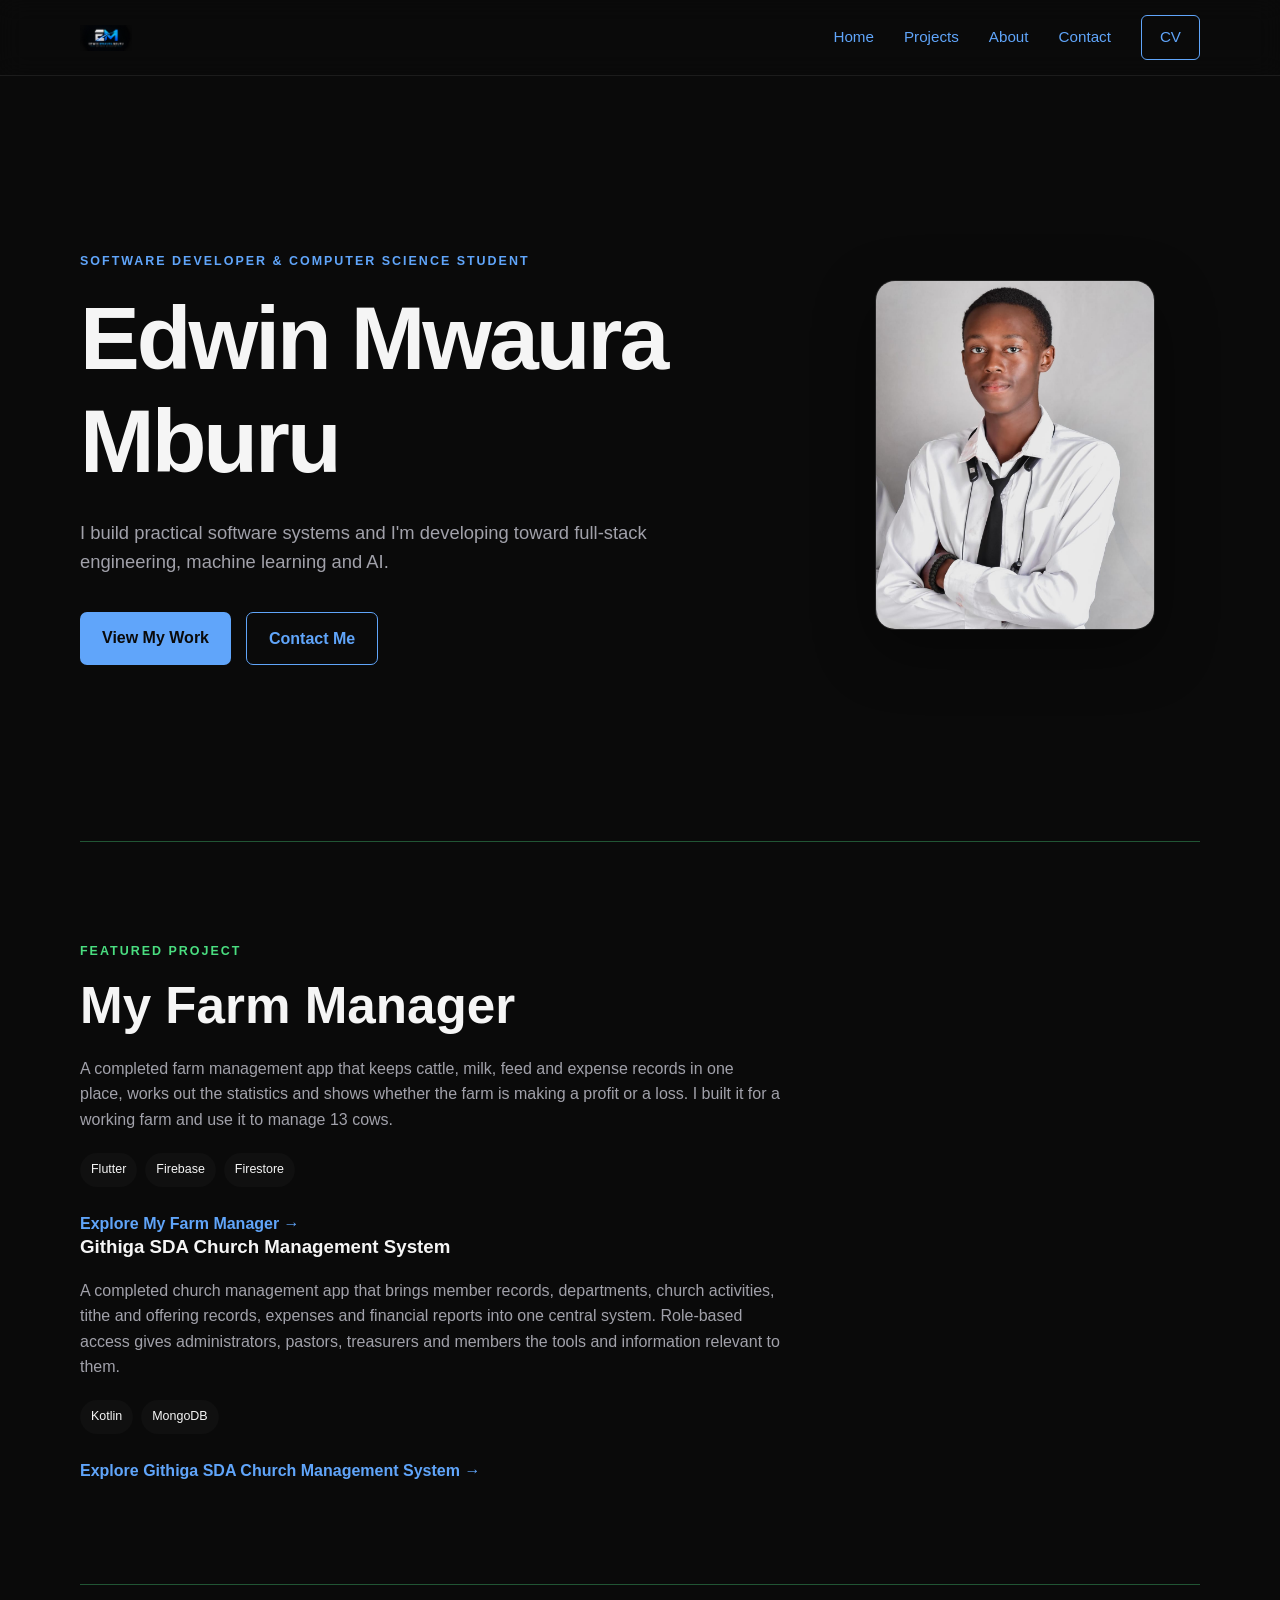
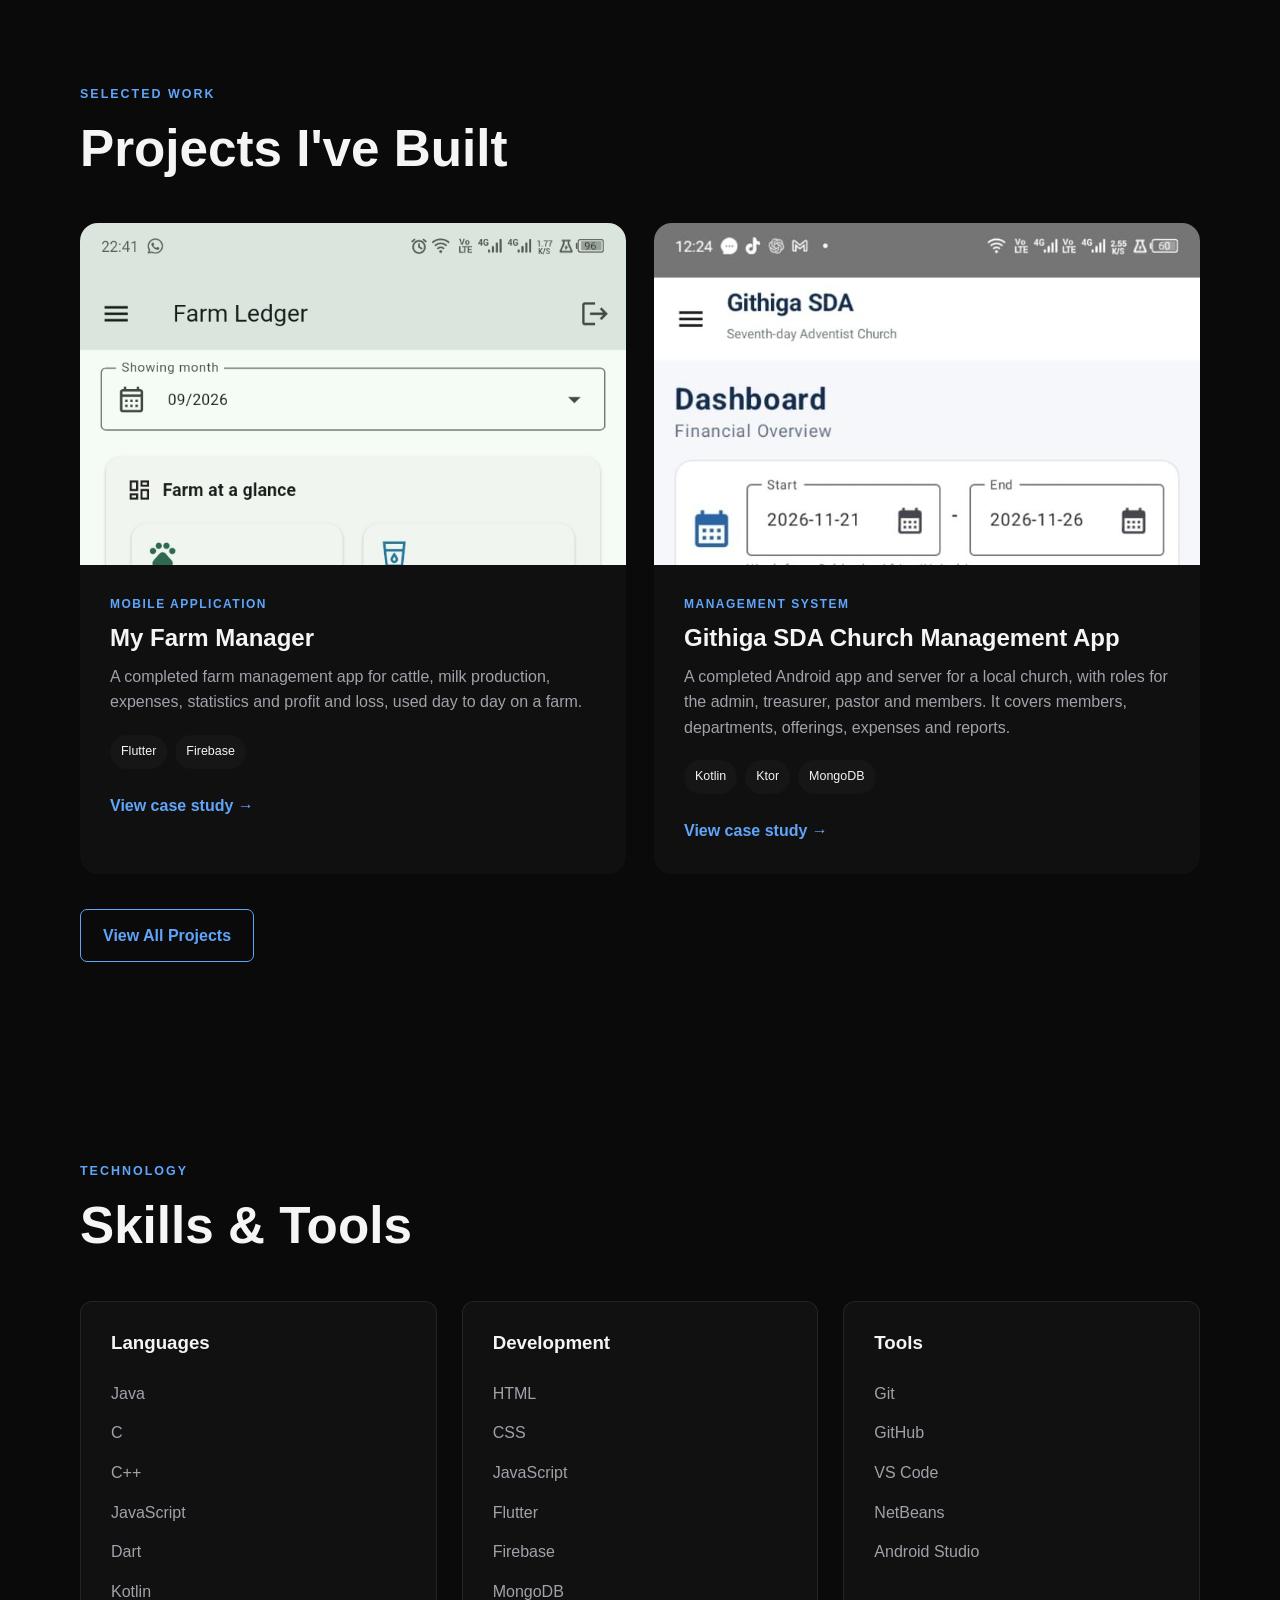
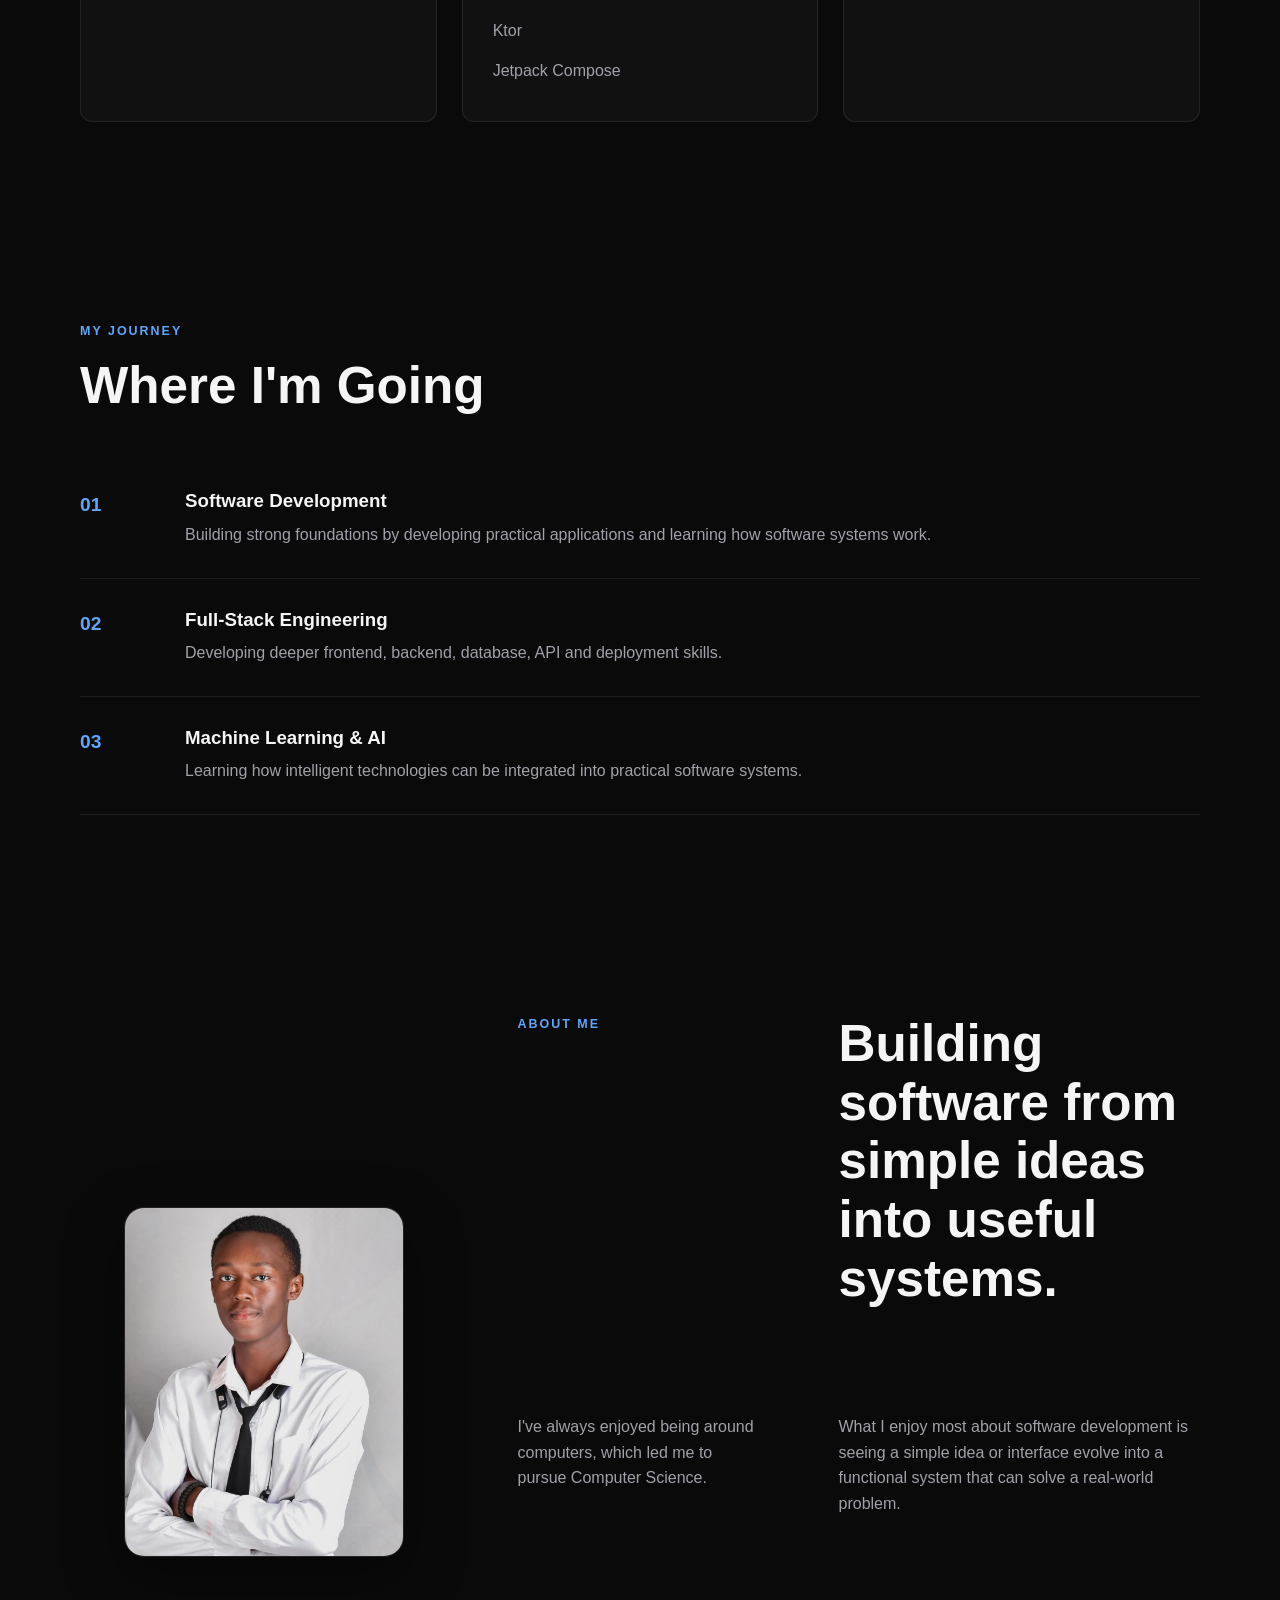
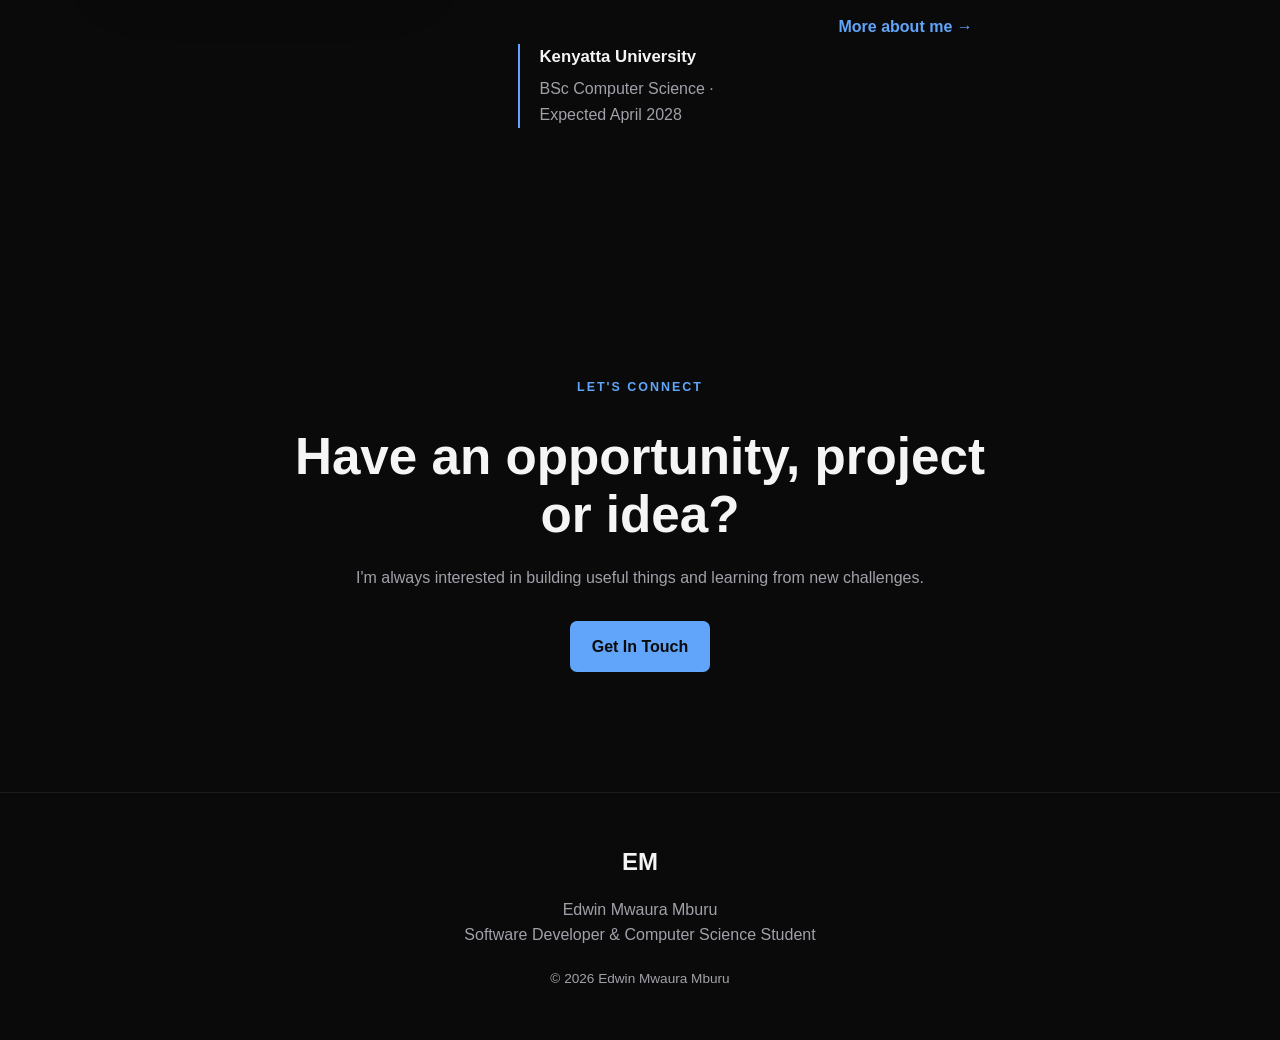
==== commit df2e0ae5: "Add church system to featured projects Co-authored-by: Copilot <223556219+Copilot@users.noreply.gith" ====
--- a/index.html
+++ b/index.html
@@ -133,7 +133,7 @@
         </section>
 
 
-        <!-- FEATURED PROJECT -->
+        <!-- FEATURED PROJECTS -->
 
         <section class="section currently-building">
 
@@ -167,6 +167,29 @@
 
             <a href="projects/farm-ledger.html" class="text-link">
                 Explore My Farm Manager →
+            </a>
+
+            <h3>
+                Githiga SDA Church Management System
+            </h3>
+
+            <p>
+                A completed church management app that brings member records,
+                departments, church activities, tithe and offering records,
+                expenses and financial reports into one central system.
+                Role-based access gives administrators, pastors, treasurers
+                and members the tools and information relevant to them.
+            </p>
+
+            <div class="project-tags">
+
+                <span>Kotlin</span>
+                <span>MongoDB</span>
+
+            </div>
+
+            <a href="projects/church-management.html" class="text-link">
+                Explore Githiga SDA Church Management System →
             </a>
 
         </section>
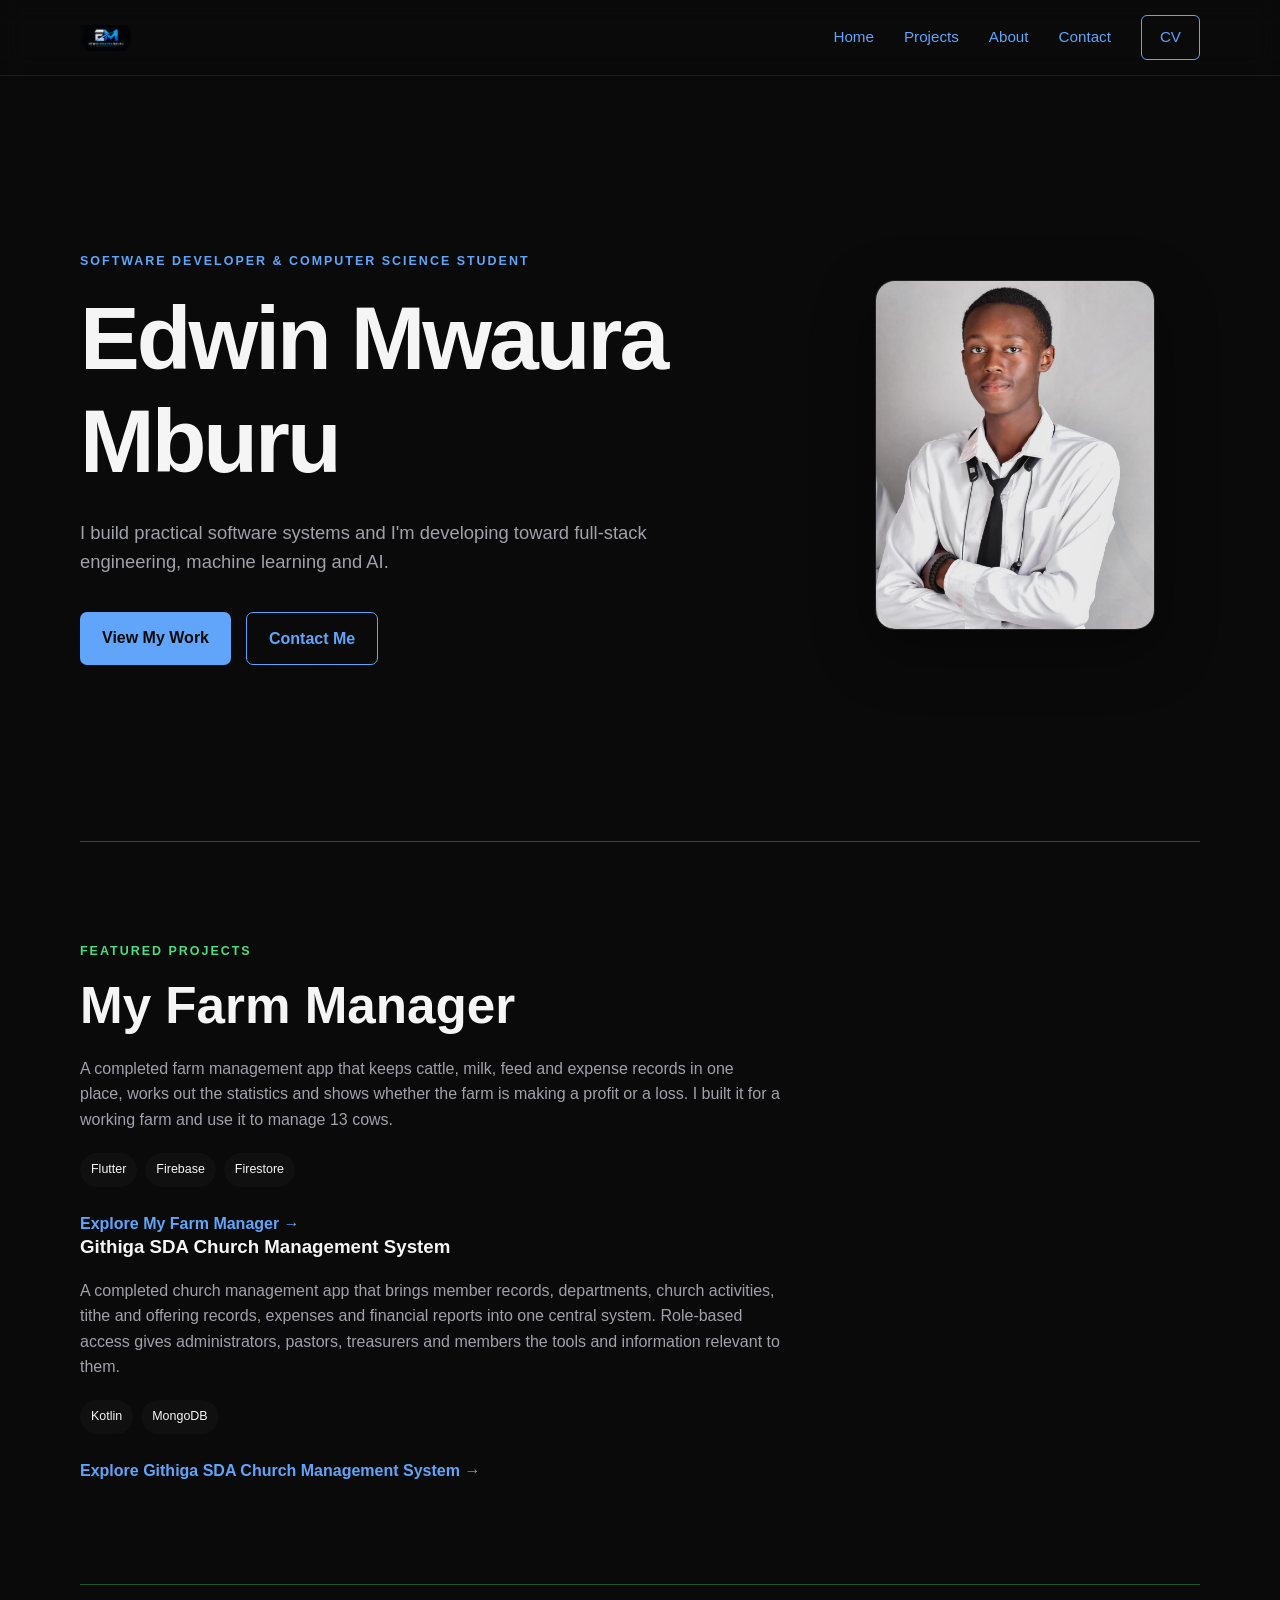
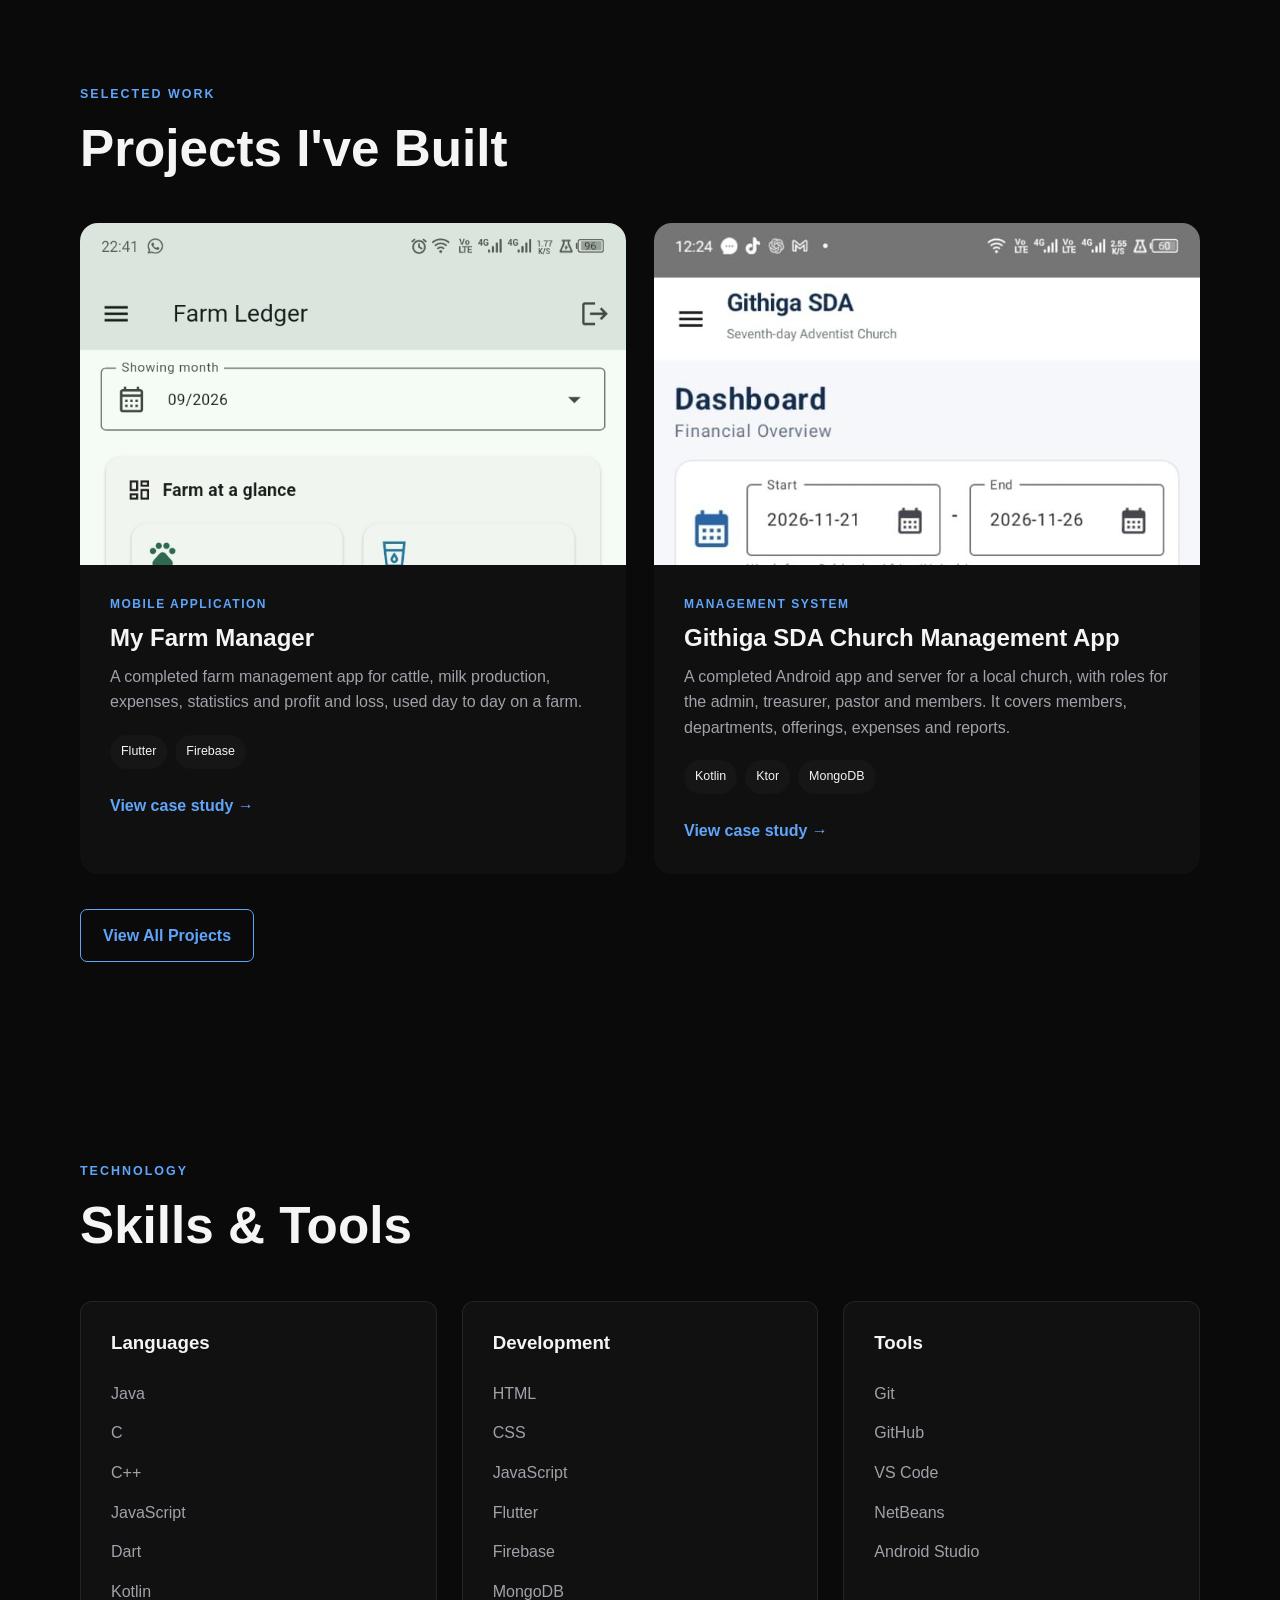
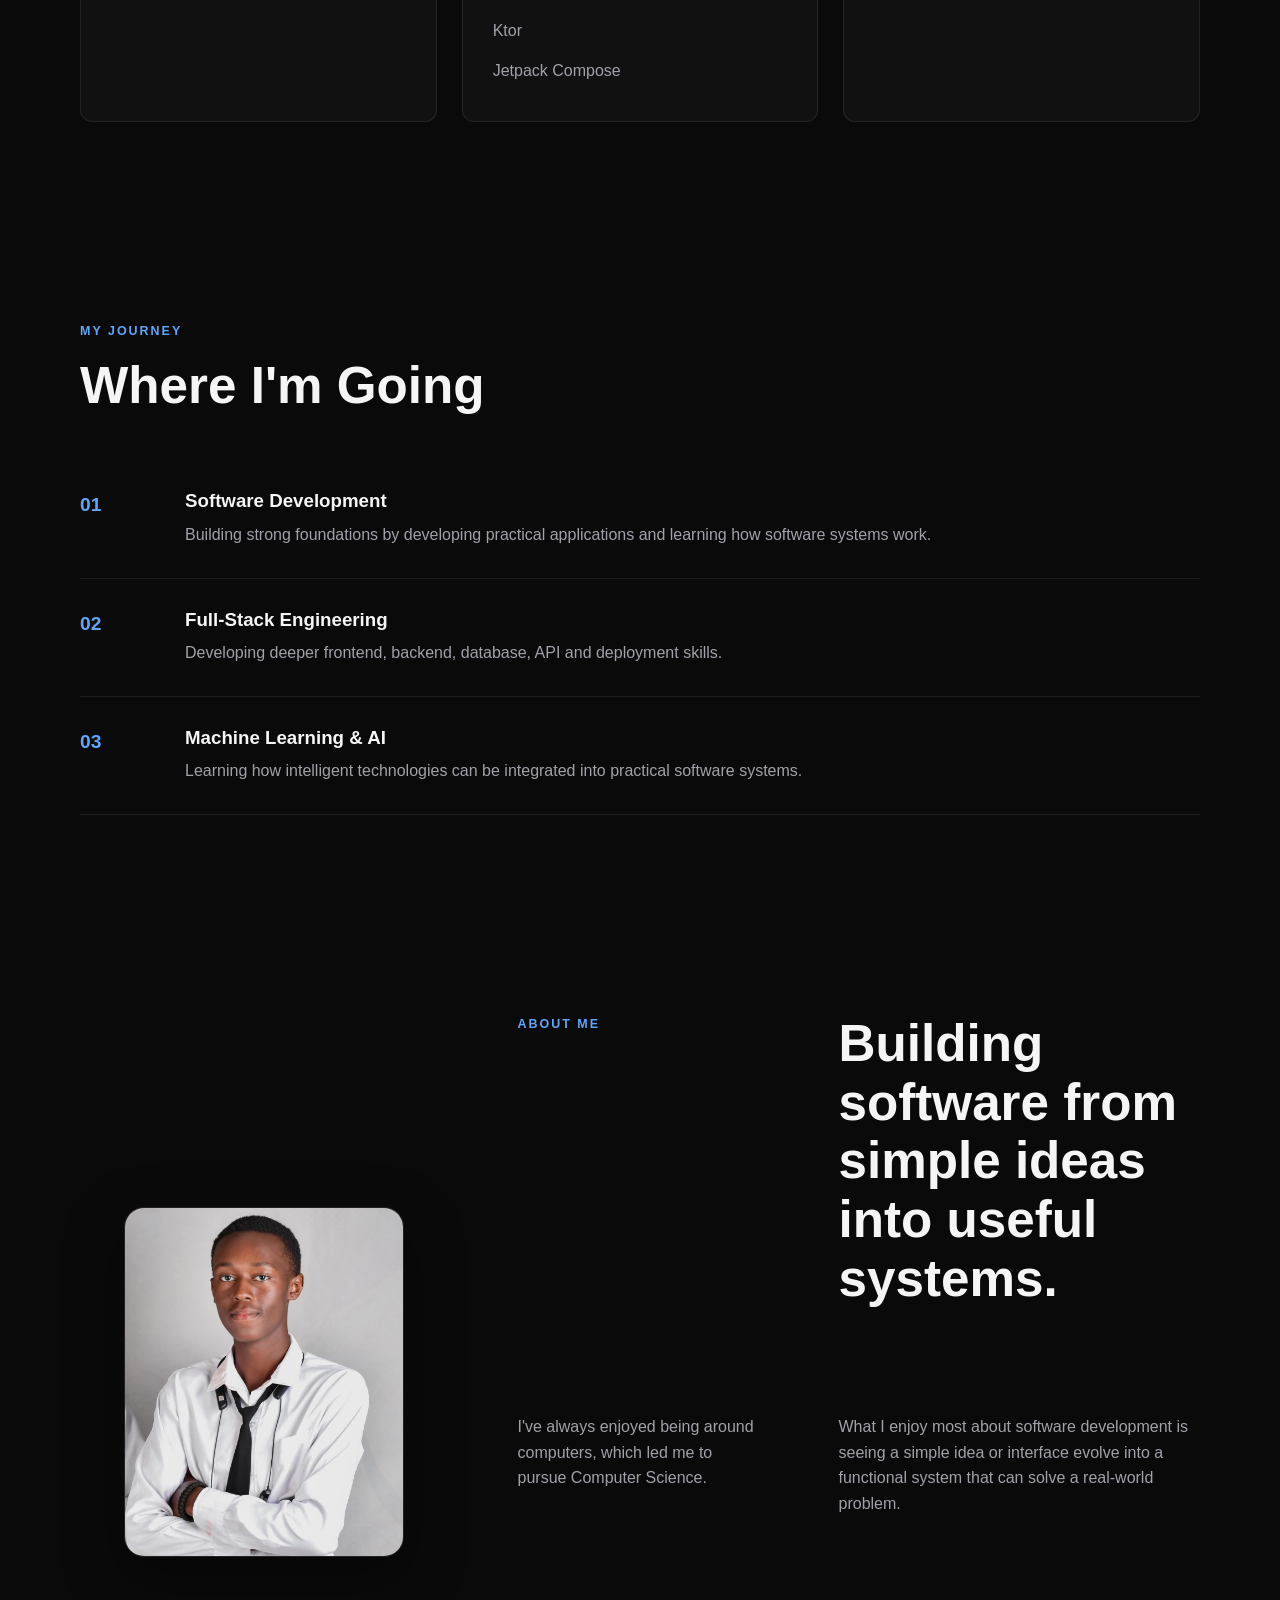
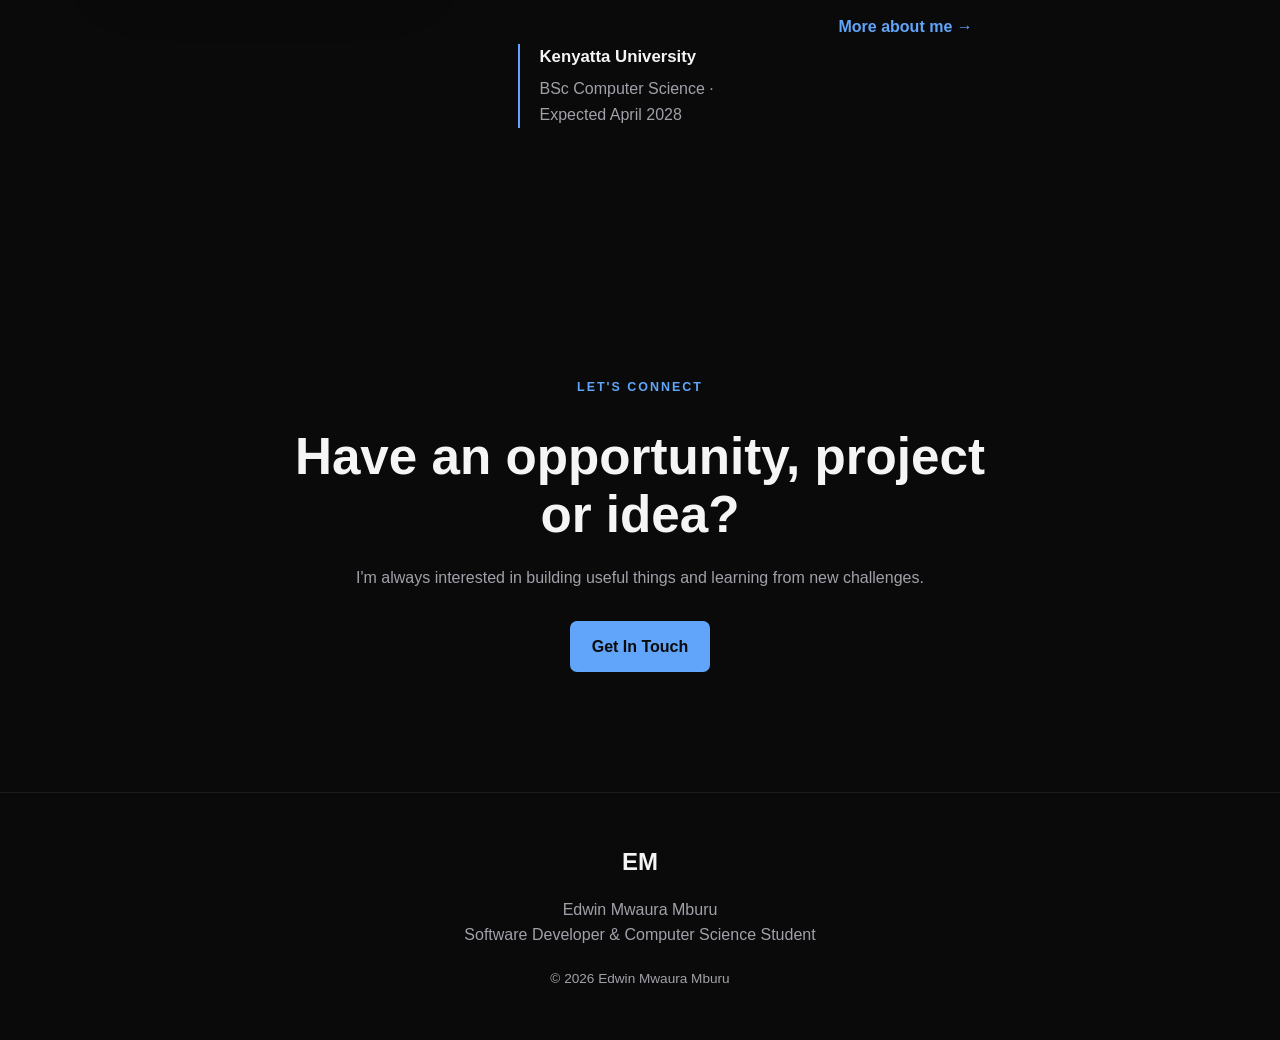
==== commit b6dd33e2: "Label homepage section as featured projects Co-authored-by: Copilot <223556219+Copilot@users.noreply" ====
--- a/index.html
+++ b/index.html
@@ -140,7 +140,7 @@
             <div class="section-heading">
 
                 <p class="eyebrow">
-                    FEATURED PROJECT
+                    FEATURED PROJECTS
                 </p>
 
                 <h2>
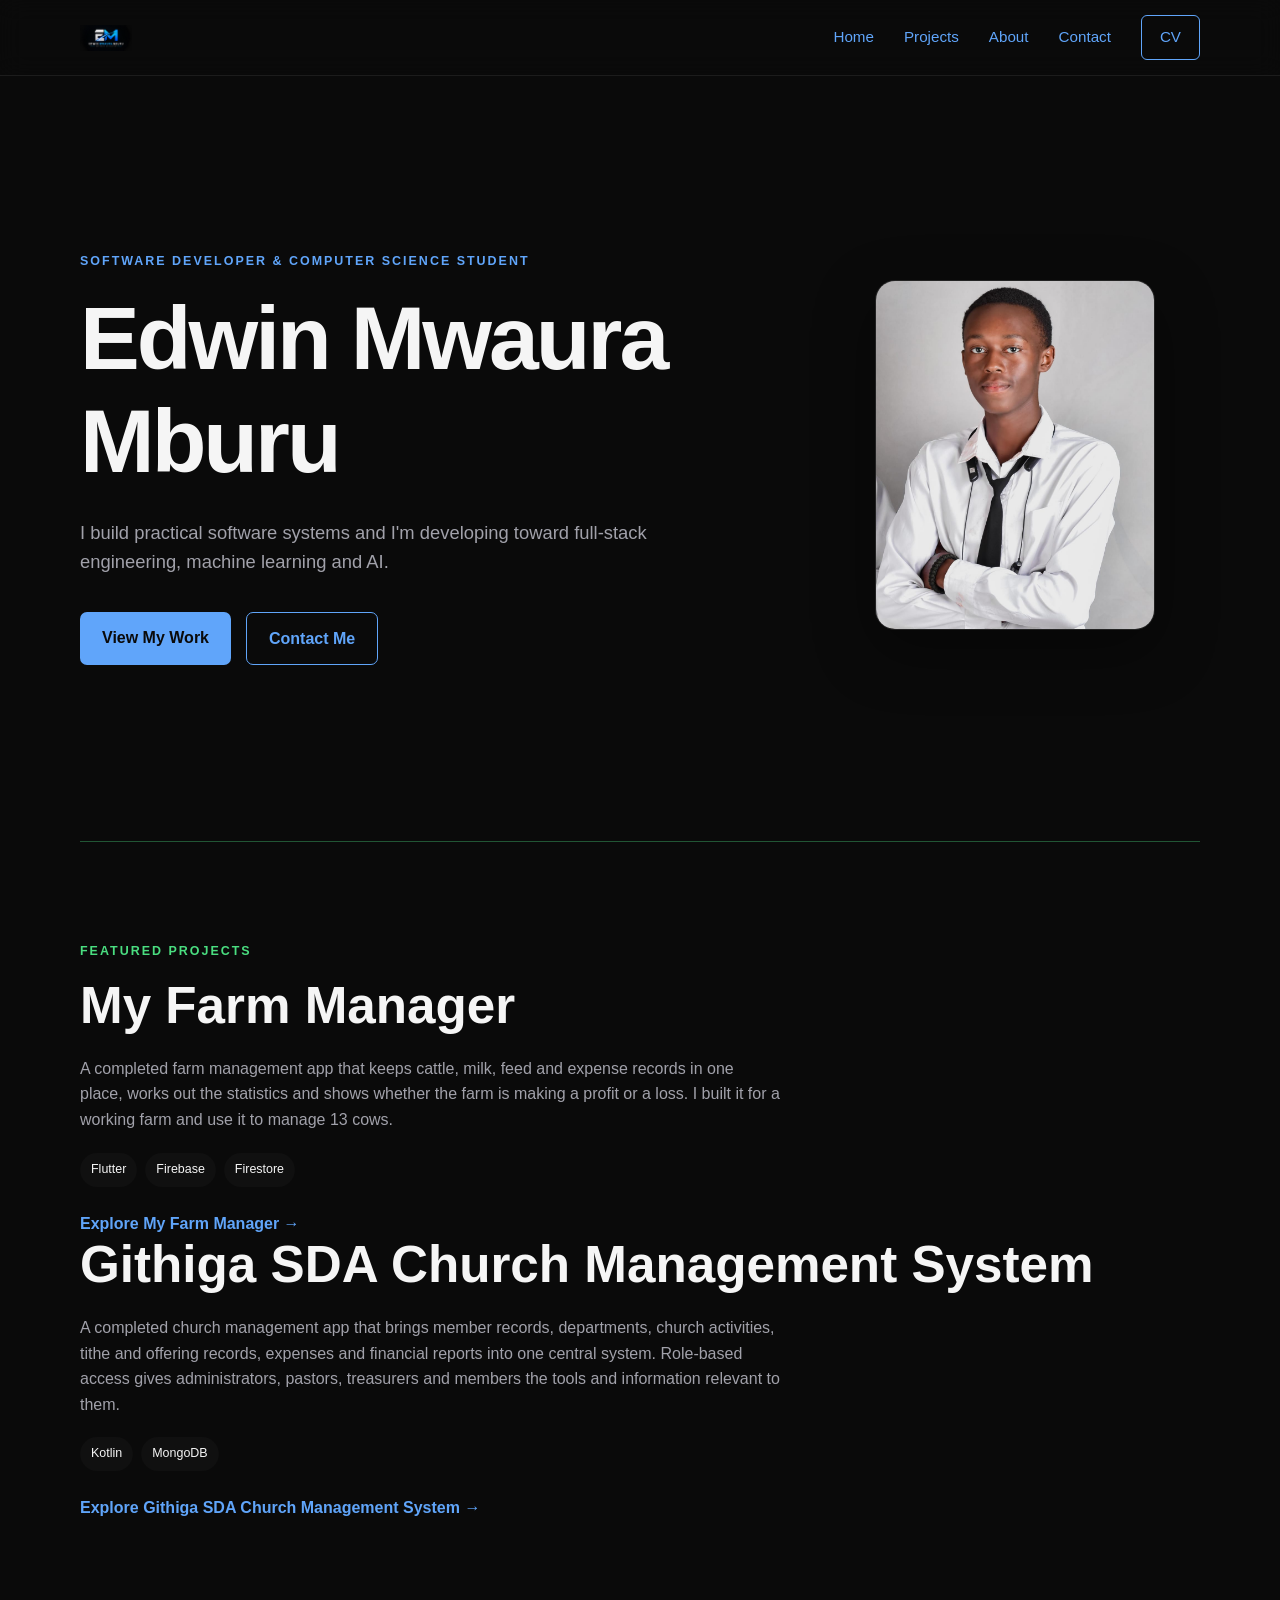
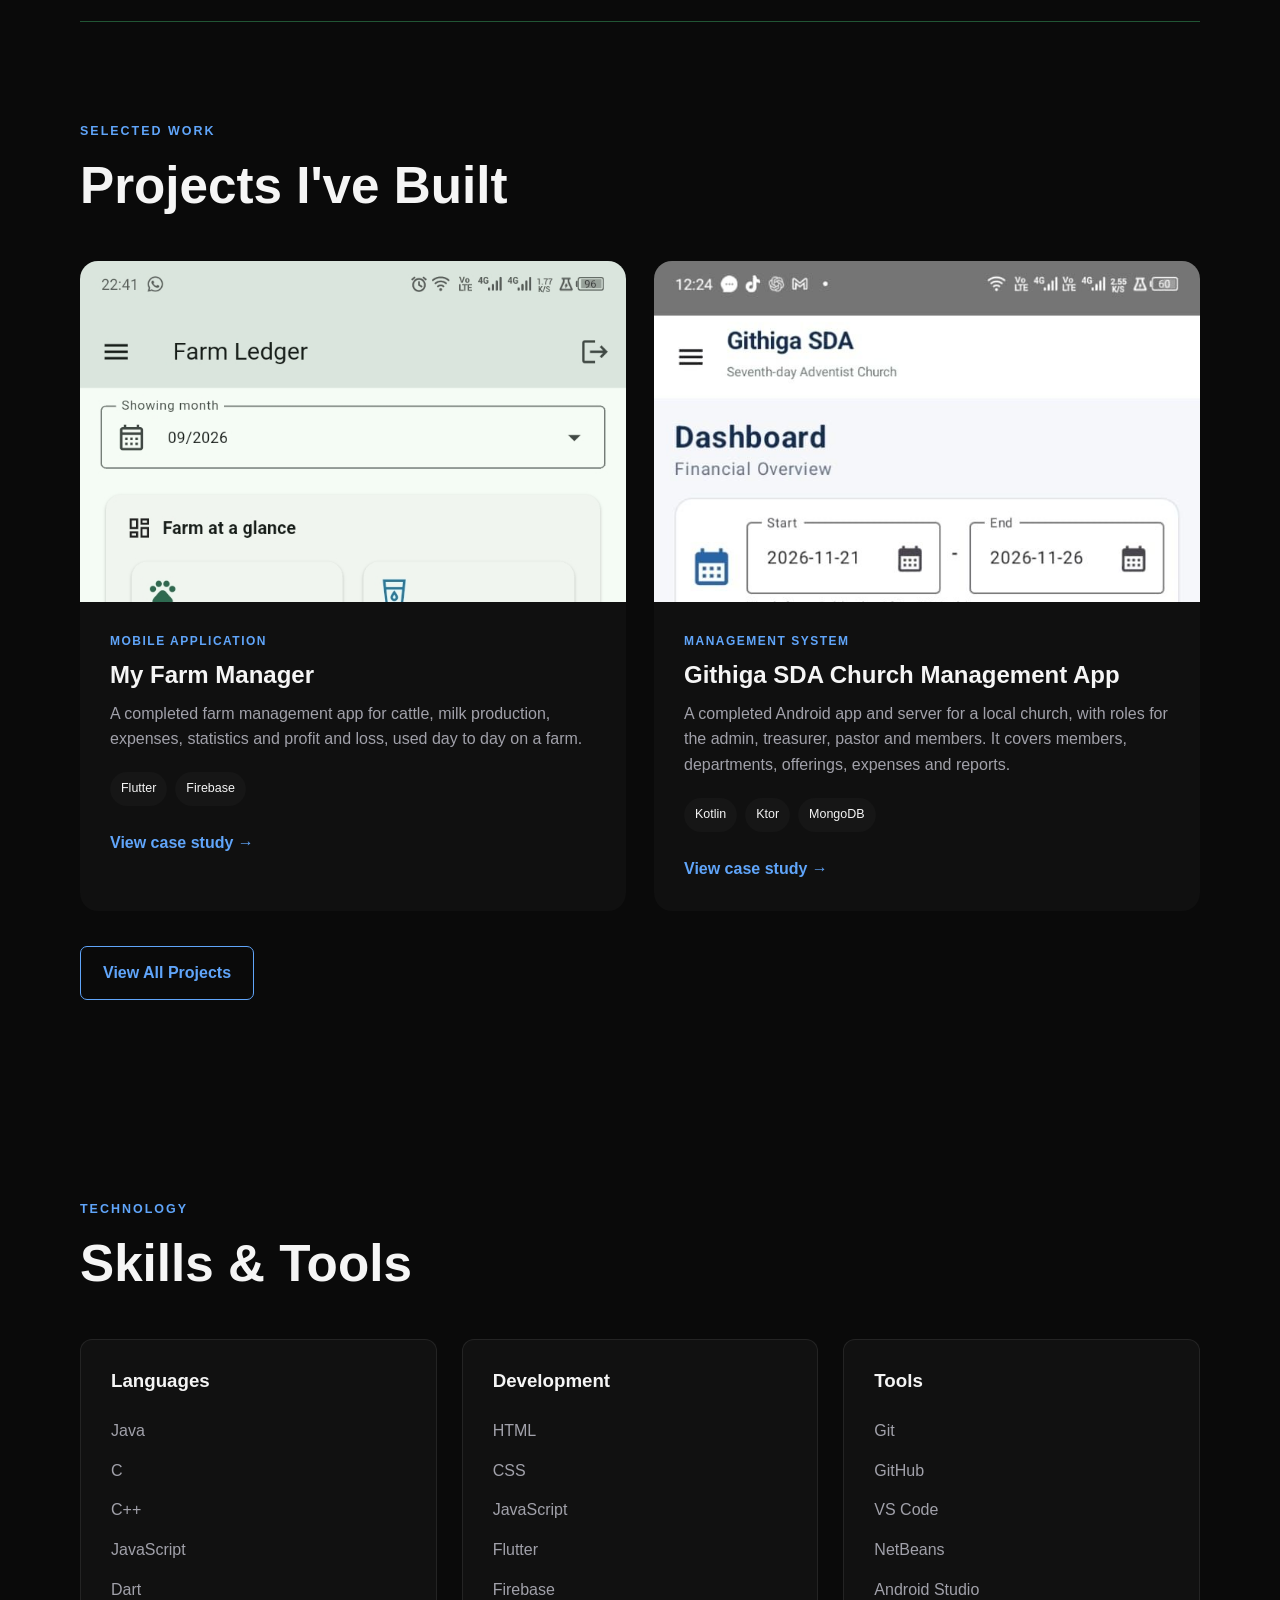
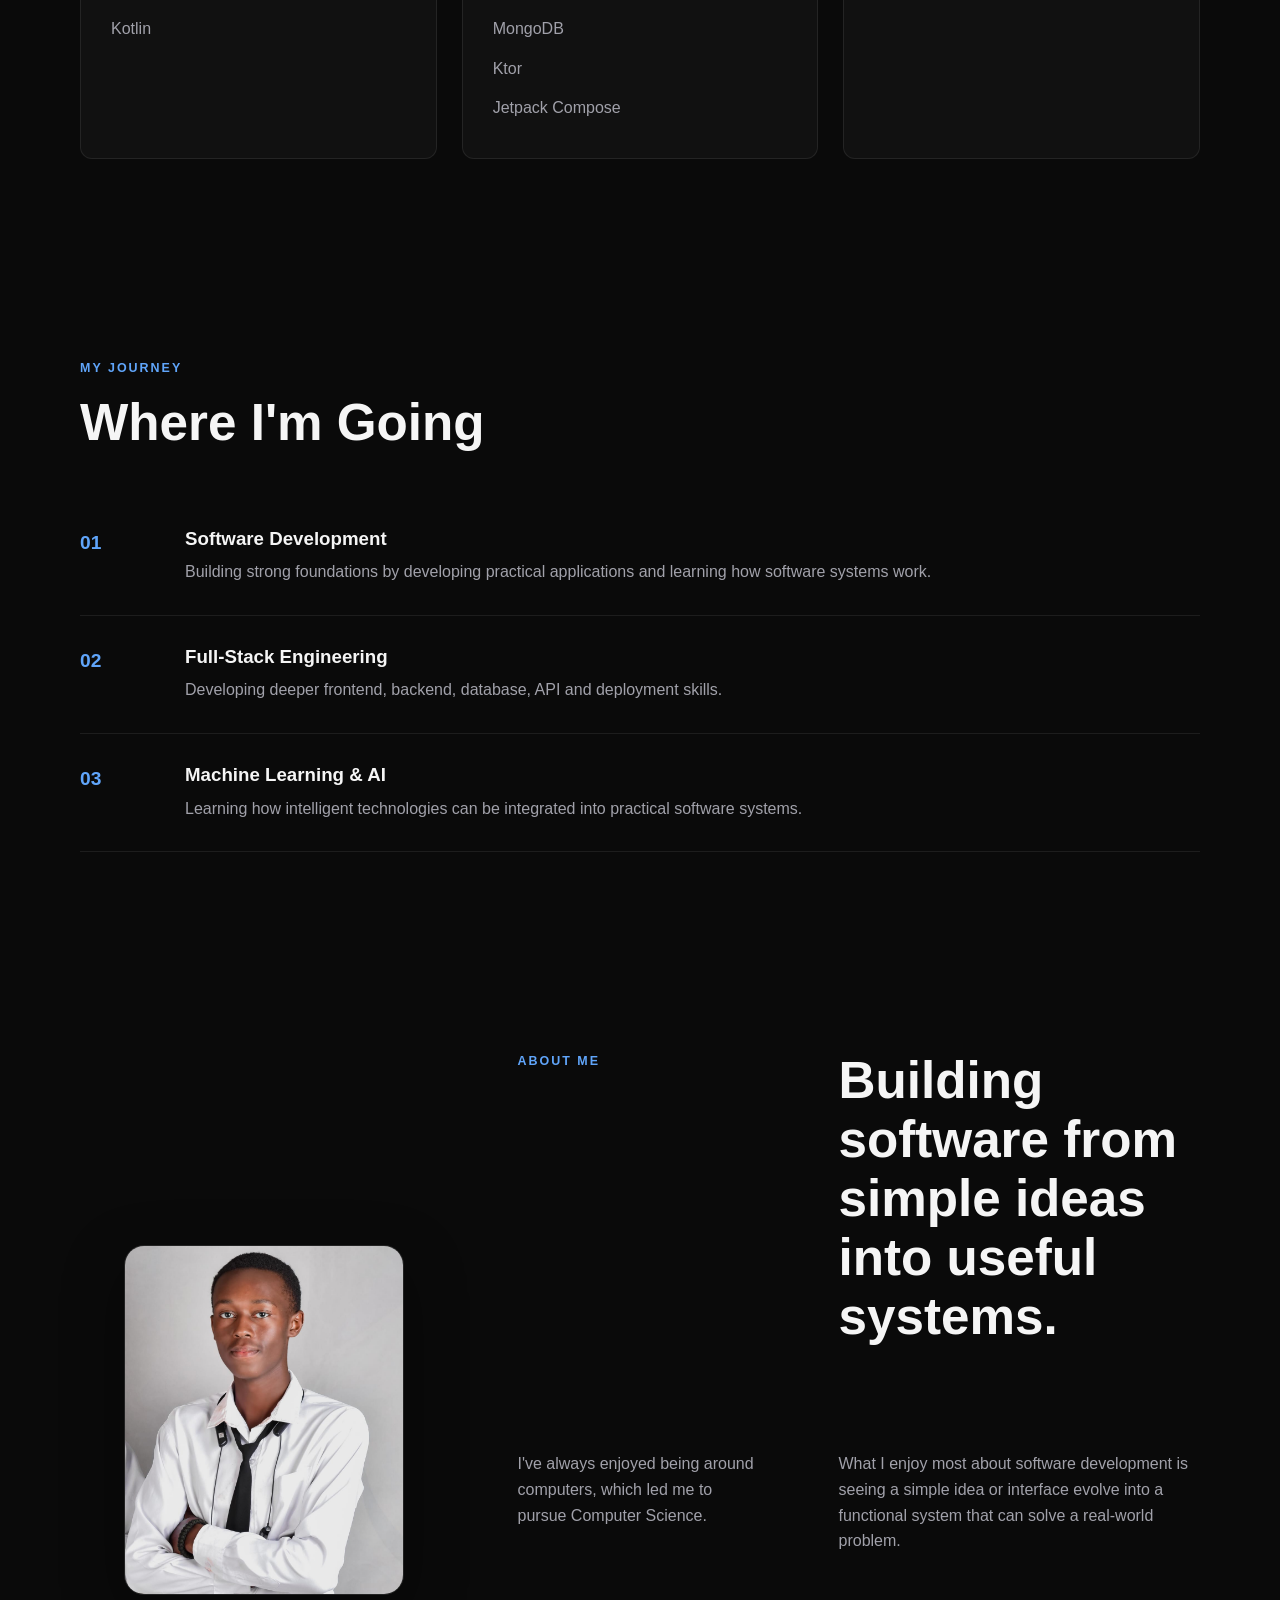
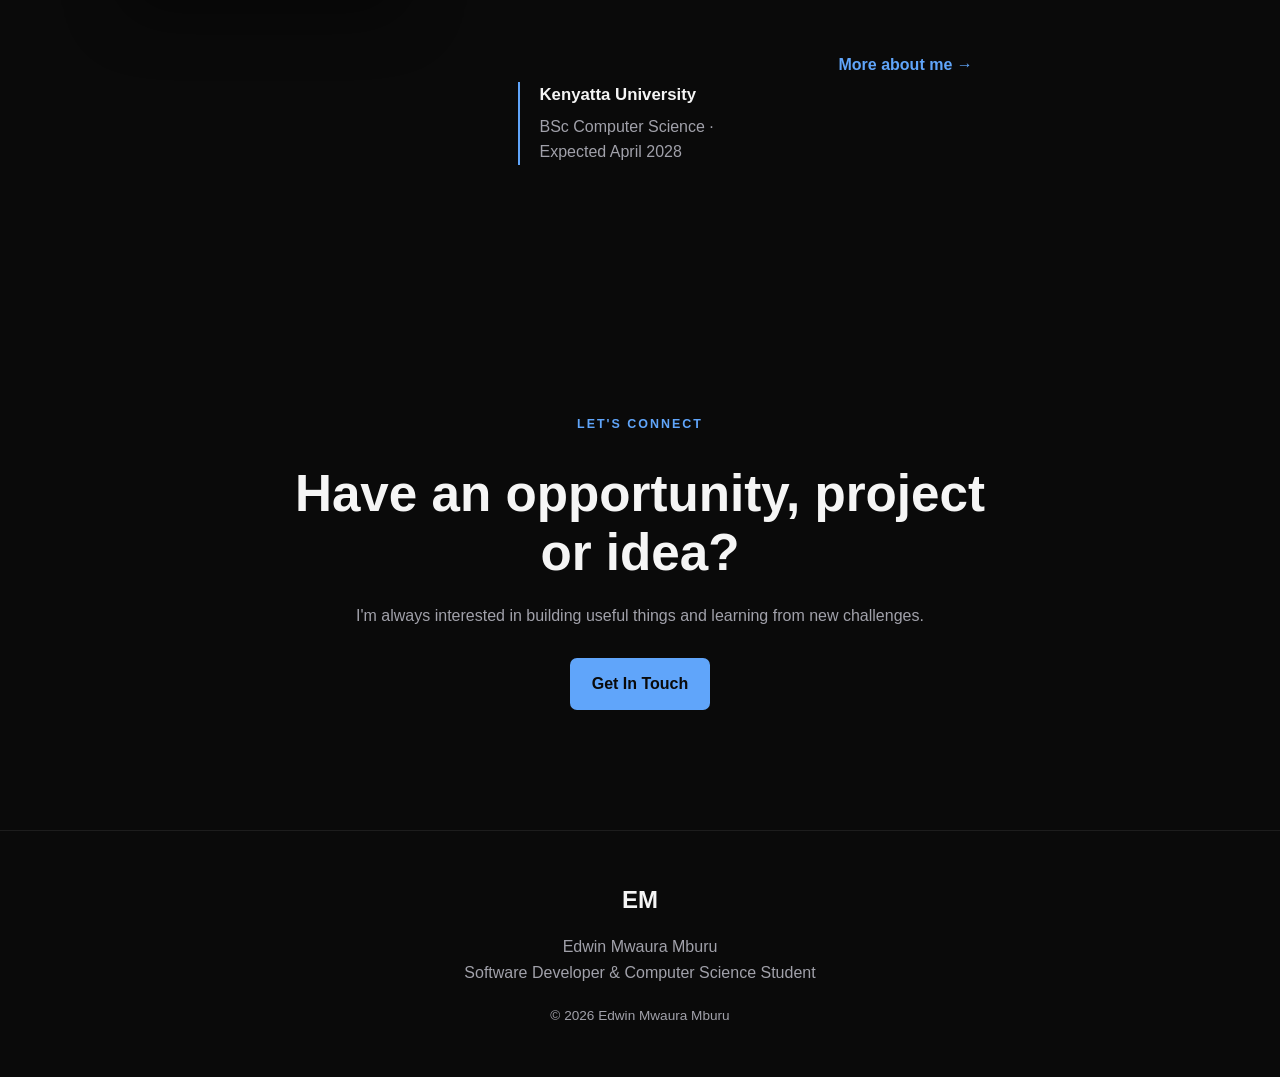
==== commit bf6ff511: "i increased the size of the heading for church management app" ====
--- a/index.html
+++ b/index.html
@@ -169,9 +169,9 @@
                 Explore My Farm Manager →
             </a>
 
-            <h3>
+            <h2>
                 Githiga SDA Church Management System
-            </h3>
+            </h2>
 
             <p>
                 A completed church management app that brings member records,
